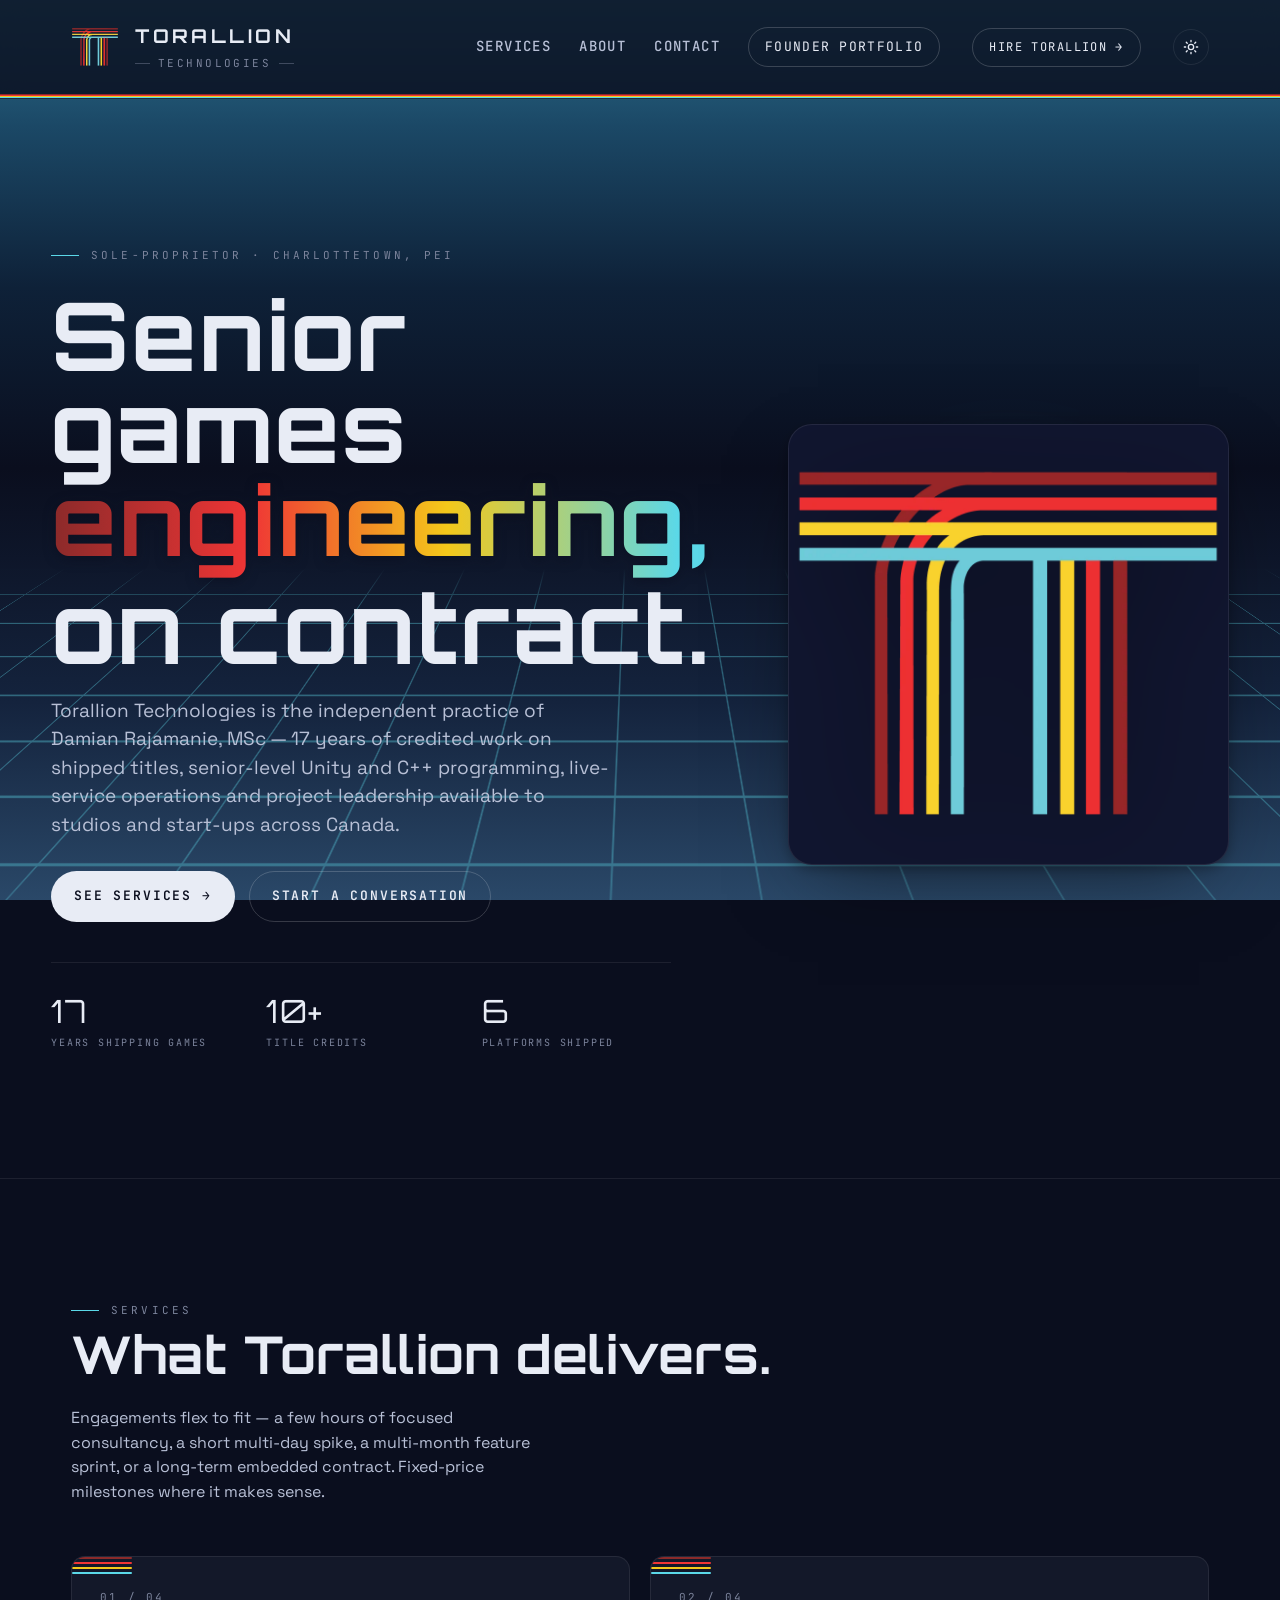
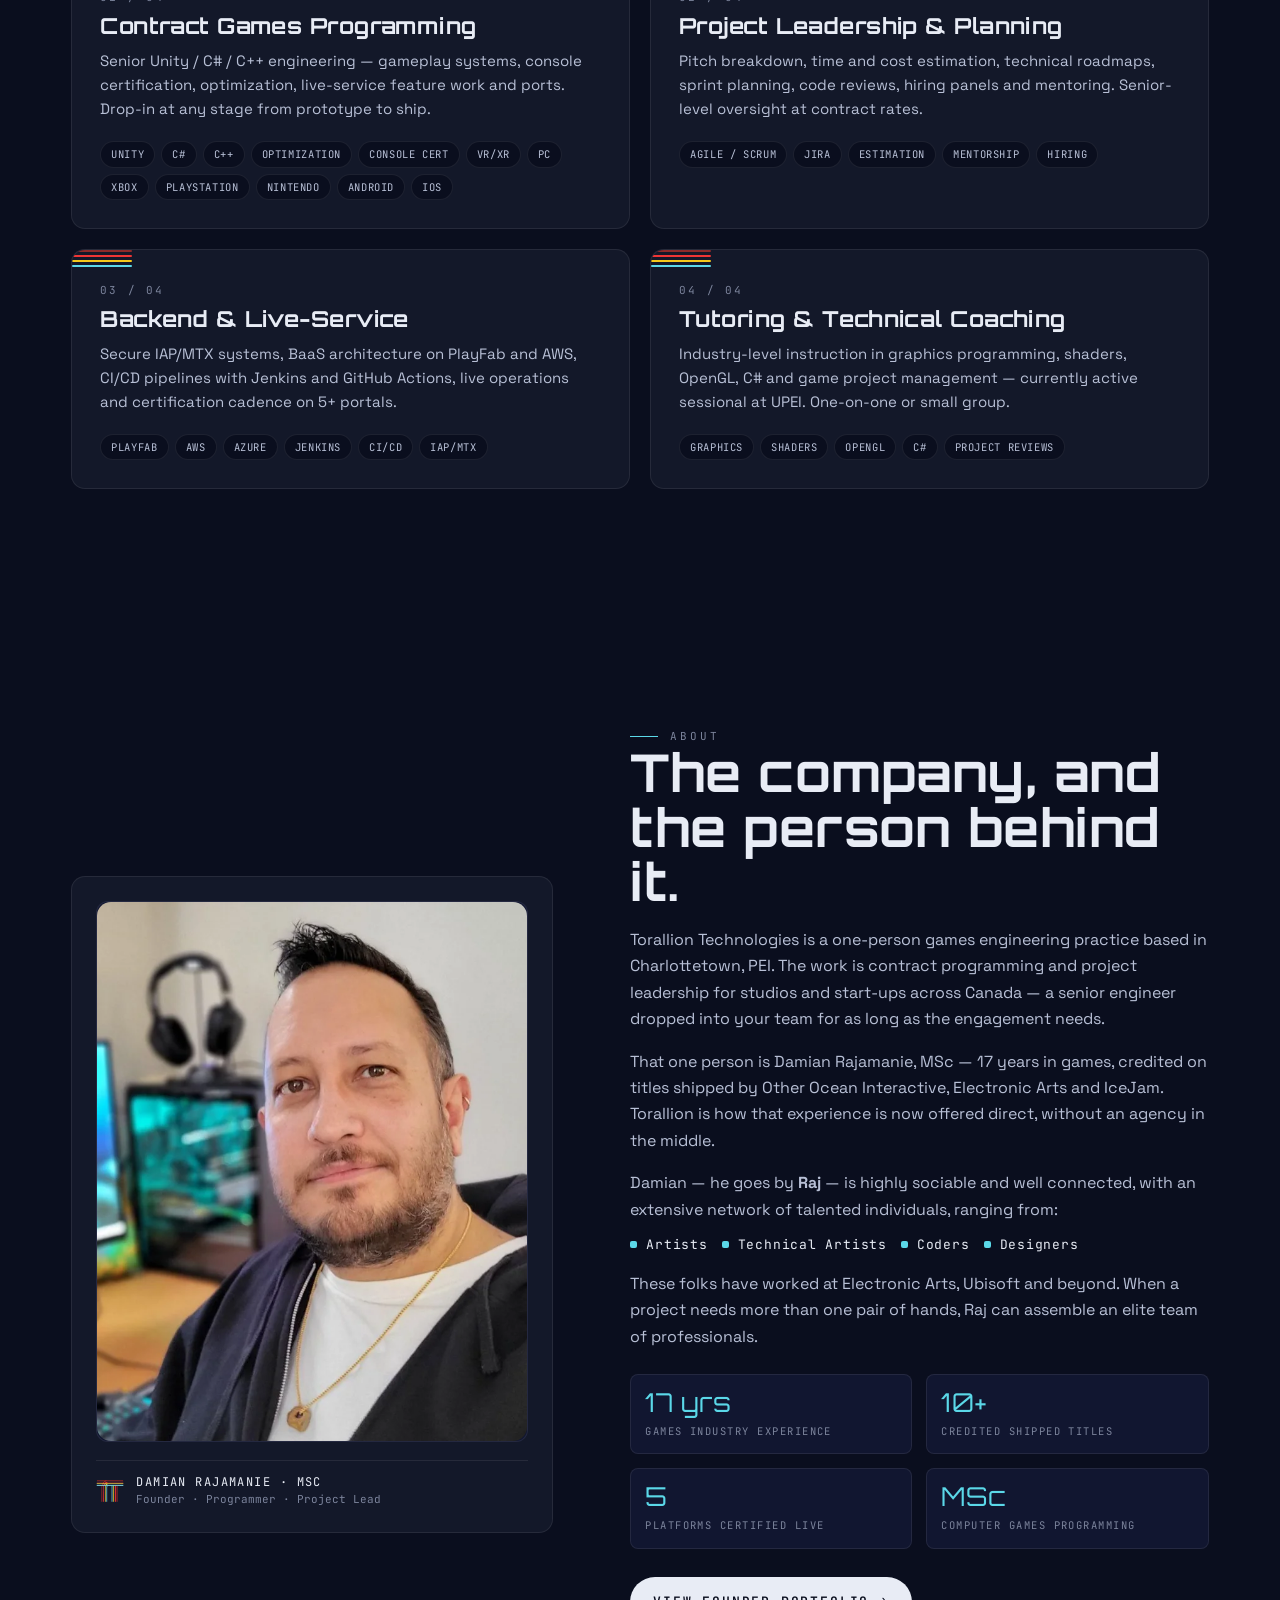
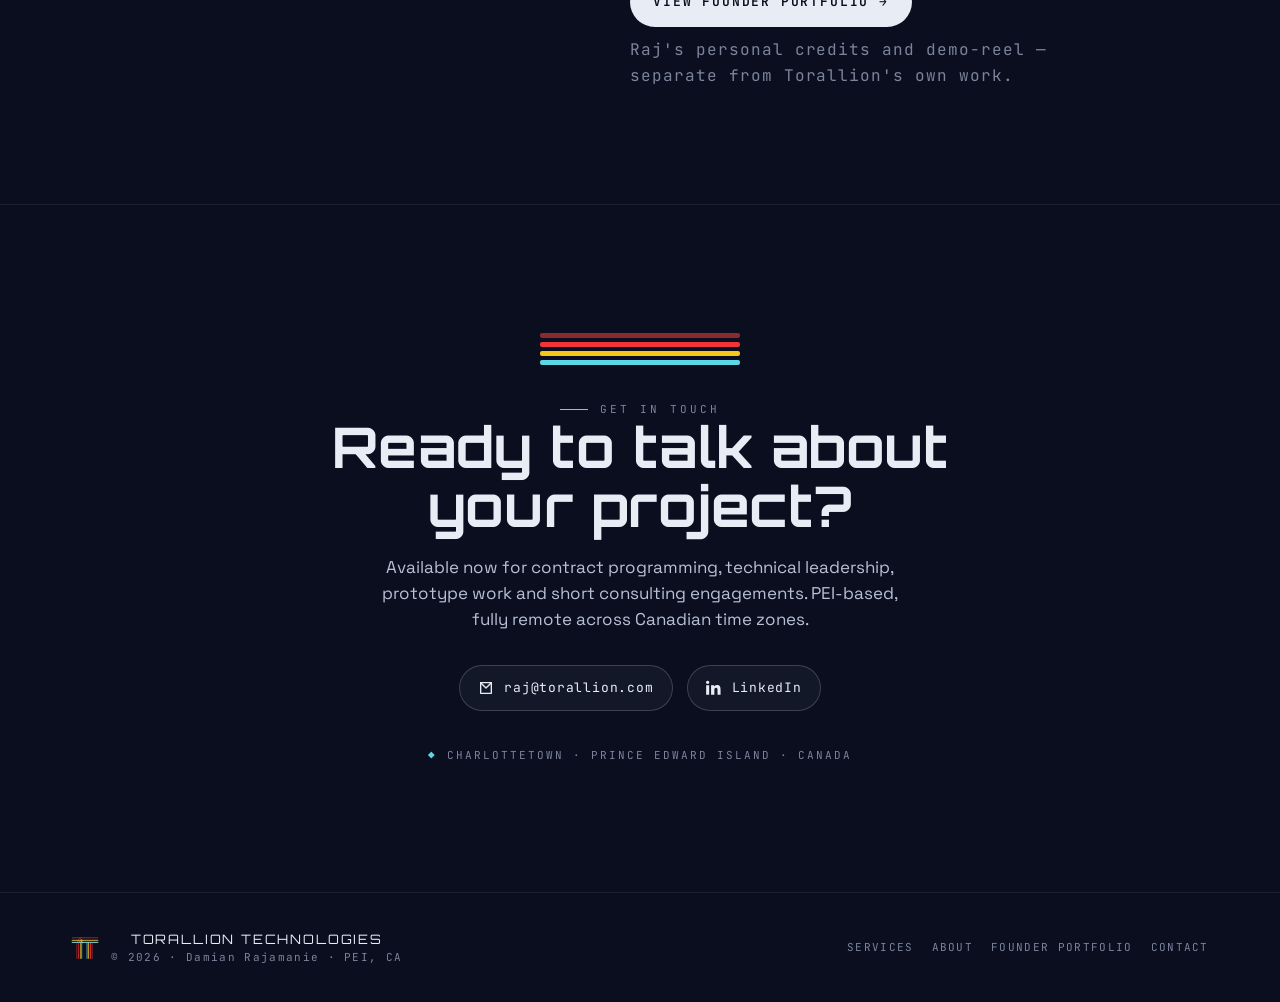
==== index.html @ 750bc110 "Fixed up some sizing issues" ====
<!DOCTYPE html>
<html lang="en" data-theme="dark">
<head>
  <meta charset="UTF-8" />
  <meta name="viewport" content="width=device-width, initial-scale=1.0" />
  <title>Torallion Technologies — Senior Games Engineering, On Contract</title>
  <meta name="description" content="Torallion Technologies is the independent practice of Damian Rajamanie, MSc — 17 years of shipped titles, senior Unity &amp; C++ programming, live-service operations and project leadership available to studios and start-ups across Canada." />
  <link rel="icon" type="image/png" href="assets/torallion-T.png" />

  <link rel="preconnect" href="https://fonts.googleapis.com" />
  <link rel="preconnect" href="https://fonts.gstatic.com" crossorigin />
  <link href="https://fonts.googleapis.com/css2?family=Orbitron:wght@500;600;700;800&family=Space+Grotesk:wght@400;500;600;700&family=JetBrains+Mono:wght@400;500;600&display=swap" rel="stylesheet" />

  <link rel="stylesheet" href="styles.css" />
  <style>
    /* clip at the html level so pinch-zoom-out never reveals content wider than the viewport.
       overflow-x:clip (unlike hidden) does NOT create a scroll container, so position:sticky still works. */
    html { overflow-x: clip; }
    /* belt-and-suspenders: force the sticky nav to always span the full layout width */
    .nav { width: 100%; }
    /* On phones narrower than ~460 px (e.g. S23 at DPR 3×, logical width 360 px) the nav flex row
       — brand + gap + theme-btn + gap + menu-btn — can overflow the viewport.
       Tighten gap and padding so all three items fit without overflowing. */
    @media (max-width: 460px) {
      .nav__inner { gap: 8px; padding-left: 14px; padding-right: 14px; }
    }
    /* Force the CSS grid to centre hero art on mobile (margin:auto alone is unreliable on grid items) */
    @media (max-width: 900px) { .hero__art { justify-self: center; } }
    /* When "TORALLION TECHNOLOGIES" wraps to two lines, centre both lines so the shorter word
       doesn't hang left — harmless when on one line (container = text width, centering = no-op) */
    .footer__brand > div { text-align: center; }
    /* Prevent "Founder Portfolio" from line-breaking mid-phrase inside its link */
    .footer__link { white-space: nowrap; }
    /* On narrower viewports centre both the brand block and the nav links */
    @media (max-width: 760px) {
      .footer { align-items: center; }
      .footer__nav { flex-wrap: wrap; justify-content: center; width: 100%; }
    }
  </style>
  <script src="script.js" defer></script>
</head>
<body data-theme="dark" data-scanlines="off" data-grid="on" data-page="home">

  <!-- Synthwave grid -->
  <div class="site-grid" aria-hidden="true">
    <div class="site-grid__sun"></div>
    <div class="site-grid__floor"></div>
    <div class="site-grid__fade"></div>
  </div>

  <!-- Nav -->
  <nav class="nav">
    <div class="nav__inner">
      <a href="#top" class="nav__brand">
        <span class="nav__brand-mark">
          <span class="logo-mark" style="width:48px;height:48px;border-radius:8px">
            <img src="assets/logo-mark.webp" alt="Torallion Technologies" width="48" height="48" style="width:100%;height:100%;object-fit:cover;border-radius:8px" />
          </span>
        </span>
        <span class="nav__brand-words">
          <span class="nav__brand-text">TORALLION</span>
          <span class="nav__brand-sub">Technologies</span>
        </span>
      </a>
      <div class="nav__links">
        <a href="#services" class="nav__link">Services</a>
        <a href="#about" class="nav__link">About</a>
        <a href="#contact" class="nav__link">Contact</a>
        <a href="founder-portfolio.html" class="nav__portfolio">Founder Portfolio</a>
      </div>
      <a href="mailto:raj@torallion.com" class="nav__cta">
        Hire Torallion <span aria-hidden="true">→</span>
      </a>
      <button class="nav__theme" aria-label="Toggle theme" title="Switch to light">
        <svg width="16" height="16" viewBox="0 0 24 24" fill="none" stroke="currentColor" stroke-width="2" stroke-linecap="round" stroke-linejoin="round"><circle cx="12" cy="12" r="4"/><path d="M12 2v2M12 20v2M4.93 4.93l1.41 1.41M17.66 17.66l1.41 1.41M2 12h2M20 12h2M4.93 19.07l1.41-1.41M17.66 6.34l1.41-1.41"/></svg>
      </button>
      <button class="nav__menu-btn" aria-label="Menu">☰</button>
    </div>
    <div class="nav__bands" aria-hidden="true">
      <div style="background:var(--brand-brick)"></div>
      <div style="background:var(--brand-red)"></div>
      <div style="background:var(--brand-yellow)"></div>
      <div style="background:var(--brand-cyan)"></div>
    </div>
  </nav>

  <!-- Hero -->
  <header class="hero" id="top">
    <div class="hero__inner">
      <div>
        <div class="hero__eyebrow eyebrow">Sole-Proprietor · Charlottetown, PEI</div>
        <h1 class="hero__title">
          <span class="hero__title-row">Senior games</span>
          <span class="hero__title-row hero__title-accent">engineering,</span>
          <span class="hero__title-row">on contract.</span>
        </h1>
        <p class="hero__sub">
          Torallion Technologies is the independent practice of Damian Rajamanie, MSc — 17 years of
          credited work on shipped titles, senior-level Unity and C++ programming, live-service operations
          and project leadership available to studios and start-ups across Canada.
        </p>
        <div class="hero__ctas">
          <a href="#services" class="btn btn--primary">
            See services <span class="btn__arrow">→</span>
          </a>
          <a href="#contact" class="btn btn--ghost">
            Start a conversation
          </a>
        </div>
        <div class="hero__stats">
          <div class="stat">
            <div class="stat__value">17</div>
            <div class="stat__label">Years shipping games</div>
          </div>
          <div class="stat">
            <div class="stat__value">10+</div>
            <div class="stat__label">Title credits</div>
          </div>
          <div class="stat">
            <div class="stat__value">6</div>
            <div class="stat__label">Platforms shipped</div>
          </div>
        </div>
      </div>
      <div class="hero__art">
        <div class="hero__t-bg"></div>
        <div class="hero__t hero__t--image">
          <img src="assets/hero-home.webp" alt="Damian Rajamanie" style="width:100%;height:100%;object-fit:cover;border-radius:24px" />
        </div>
      </div>
    </div>
  </header>

  <!-- Services -->
  <section class="section" id="services">
    <div class="section-title-row">
      <div>
        <div class="eyebrow">Services</div>
        <h2>What Torallion delivers.</h2>
      </div>
      <p>
        Engagements flex to fit — a few hours of focused consultancy, a short multi-day
        spike, a multi-month feature sprint, or a long-term embedded contract. Fixed-price
        milestones where it makes sense.
      </p>
    </div>
    <div class="services">

      <article class="card service">
        <div class="card__corner" aria-hidden="true">
          <span style="background:var(--brand-brick)"></span>
          <span style="background:var(--brand-red)"></span>
          <span style="background:var(--brand-yellow)"></span>
          <span style="background:var(--brand-cyan)"></span>
        </div>
        <div class="service__num">01 / 04</div>
        <h3 class="service__title">Contract Games Programming</h3>
        <p class="service__desc">Senior Unity / C# / C++ engineering — gameplay systems, console certification, optimization, live-service feature work and ports. Drop-in at any stage from prototype to ship.</p>
        <div class="service__tags">
          <span class="tag">Unity</span><span class="tag">C#</span><span class="tag">C++</span><span class="tag">Optimization</span><span class="tag">Console Cert</span><span class="tag">VR/XR</span><span class="tag">PC</span><span class="tag">Xbox</span><span class="tag">PlayStation</span><span class="tag">Nintendo</span><span class="tag">Android</span><span class="tag">iOS</span>
        </div>
      </article>

      <article class="card service">
        <div class="card__corner" aria-hidden="true">
          <span style="background:var(--brand-brick)"></span>
          <span style="background:var(--brand-red)"></span>
          <span style="background:var(--brand-yellow)"></span>
          <span style="background:var(--brand-cyan)"></span>
        </div>
        <div class="service__num">02 / 04</div>
        <h3 class="service__title">Project Leadership &amp; Planning</h3>
        <p class="service__desc">Pitch breakdown, time and cost estimation, technical roadmaps, sprint planning, code reviews, hiring panels and mentoring. Senior-level oversight at contract rates.</p>
        <div class="service__tags">
          <span class="tag">Agile / Scrum</span><span class="tag">Jira</span><span class="tag">Estimation</span><span class="tag">Mentorship</span><span class="tag">Hiring</span>
        </div>
      </article>

      <article class="card service">
        <div class="card__corner" aria-hidden="true">
          <span style="background:var(--brand-brick)"></span>
          <span style="background:var(--brand-red)"></span>
          <span style="background:var(--brand-yellow)"></span>
          <span style="background:var(--brand-cyan)"></span>
        </div>
        <div class="service__num">03 / 04</div>
        <h3 class="service__title">Backend &amp; Live-Service</h3>
        <p class="service__desc">Secure IAP/MTX systems, BaaS architecture on PlayFab and AWS, CI/CD pipelines with Jenkins and GitHub Actions, live operations and certification cadence on 5+ portals.</p>
        <div class="service__tags">
          <span class="tag">PlayFab</span><span class="tag">AWS</span><span class="tag">Azure</span><span class="tag">Jenkins</span><span class="tag">CI/CD</span><span class="tag">IAP/MTX</span>
        </div>
      </article>

      <article class="card service">
        <div class="card__corner" aria-hidden="true">
          <span style="background:var(--brand-brick)"></span>
          <span style="background:var(--brand-red)"></span>
          <span style="background:var(--brand-yellow)"></span>
          <span style="background:var(--brand-cyan)"></span>
        </div>
        <div class="service__num">04 / 04</div>
        <h3 class="service__title">Tutoring &amp; Technical Coaching</h3>
        <p class="service__desc">Industry-level instruction in graphics programming, shaders, OpenGL, C# and game project management — currently active sessional at UPEI. One-on-one or small group.</p>
        <div class="service__tags">
          <span class="tag">Graphics</span><span class="tag">Shaders</span><span class="tag">OpenGL</span><span class="tag">C#</span><span class="tag">Project Reviews</span>
        </div>
      </article>

    </div>
  </section>

  <!-- About -->
  <section class="section" id="about">
    <div class="about">
      <div class="about__panel">
        <div class="about__portrait">
          <img src="assets/founder-portrait.webp" alt="Damian Rajamanie" style="width:100%;height:100%;object-fit:cover;border-radius:14px" />
        </div>
        <div class="about__sig">
          <span class="logo-mark" style="width:28px;height:28px;border-radius:6px">
            <img src="assets/logo-mark.webp" alt="Torallion Technologies" width="28" height="28" style="width:100%;height:100%;object-fit:cover;border-radius:6px" />
          </span>
          <div>
            <div class="about__sig-name">Damian Rajamanie · MSc</div>
            <div class="about__sig-role">Founder · Programmer · Project Lead</div>
          </div>
        </div>
      </div>
      <div class="about__copy">
        <div class="eyebrow">About</div>
        <h2>The company, and the person behind it.</h2>
        <p>
          Torallion Technologies is a one-person games engineering practice based in
          Charlottetown, PEI. The work is contract programming and project leadership for studios
          and start-ups across Canada — a senior engineer dropped into your team for as long
          as the engagement needs.
        </p>
        <p>
          That one person is Damian Rajamanie, MSc — 17 years in games, credited on titles
          shipped by Other Ocean Interactive, Electronic Arts and IceJam. Torallion is how that
          experience is now offered direct, without an agency in the middle.
        </p>
        <p class="about__network-lead">
          Damian — he goes by <strong>Raj</strong> — is highly sociable and well connected, with an
          extensive network of talented individuals, ranging from:
        </p>
        <ul class="about__network-list">
          <li>Artists</li>
          <li>Technical Artists</li>
          <li>Coders</li>
          <li>Designers</li>
        </ul>
        <p>
          These folks have worked at Electronic Arts, Ubisoft and beyond. When a project needs
          more than one pair of hands, Raj can assemble an elite team of professionals.
        </p>
        <div class="about__highlights">
          <div class="about__highlight">
            <div class="about__highlight-num">17 yrs</div>
            <div class="about__highlight-label">Games industry experience</div>
          </div>
          <div class="about__highlight">
            <div class="about__highlight-num">10+</div>
            <div class="about__highlight-label">Credited shipped titles</div>
          </div>
          <div class="about__highlight">
            <div class="about__highlight-num">5</div>
            <div class="about__highlight-label">Platforms certified live</div>
          </div>
          <div class="about__highlight">
            <div class="about__highlight-num">MSc</div>
            <div class="about__highlight-label">Computer Games Programming</div>
          </div>
        </div>
        <a class="btn btn--primary about__portfolio-btn" href="founder-portfolio.html">
          View Founder Portfolio <span class="btn__arrow">→</span>
        </a>
        <p class="about__portfolio-note">
          Raj's personal credits and demo-reel — separate from Torallion's own work.
        </p>
      </div>
    </div>
  </section>

  <!-- Contact -->
  <section class="contact" id="contact">
    <div class="contact__inner">
      <div class="contact__lines">
        <div class="line-stack line-stack--bold">
          <div class="line-stack__line line-stack__line--brick"></div>
          <div class="line-stack__line line-stack__line--red"></div>
          <div class="line-stack__line line-stack__line--yellow"></div>
          <div class="line-stack__line line-stack__line--cyan"></div>
        </div>
      </div>
      <div class="eyebrow" style="justify-content:center;display:inline-flex">Get in touch</div>
      <h2 class="contact__title">Ready to talk about your project?</h2>
      <p class="contact__sub">
        Available now for contract programming, technical leadership, prototype work and short consulting
        engagements. PEI-based, fully remote across Canadian time zones.
      </p>
      <div class="contact__methods">
        <a class="contact__method" href="mailto:raj@torallion.com">
          <svg viewBox="0 0 24 24" fill="none" stroke="currentColor" stroke-width="2" stroke-linecap="round" stroke-linejoin="round"><path d="M4 4h16v16H4z"/><path d="M4 4l8 8 8-8"/></svg>
          raj@torallion.com
        </a>
        <a class="contact__method" href="https://www.linkedin.com/in/damian-rajamanie" target="_blank" rel="noopener noreferrer">
          <svg viewBox="0 0 24 24" fill="currentColor"><path d="M4.98 3.5C4.98 4.88 3.87 6 2.5 6S0 4.88 0 3.5 1.12 1 2.5 1 4.98 2.12 4.98 3.5zM.22 8h4.56v14H.22V8zm7.4 0h4.37v1.92h.06c.61-1.15 2.1-2.36 4.32-2.36 4.62 0 5.47 3.04 5.47 7v7.44h-4.56v-6.6c0-1.57-.03-3.6-2.2-3.6-2.2 0-2.53 1.72-2.53 3.49V22H7.62V8z"/></svg>
          LinkedIn
        </a>
      </div>
      <div class="contact__location">Charlottetown · Prince Edward Island · Canada</div>
    </div>
  </section>

  <!-- Footer -->
  <footer class="footer">
    <div class="footer__brand">
      <span class="logo-mark" style="width:28px;height:28px;border-radius:6px">
        <img src="assets/logo-mark.webp" alt="Torallion Technologies" width="28" height="28" style="width:100%;height:100%;object-fit:cover;border-radius:6px" />
      </span>
      <div>
        <div style="font-family:var(--font-display);font-size:13px;letter-spacing:0.14em">TORALLION TECHNOLOGIES</div>
        <div class="footer__copy">© 2026 · Damian Rajamanie · PEI, CA</div>
      </div>
    </div>
    <nav class="footer__nav" aria-label="Footer navigation">
      <a class="footer__link" href="index.html#services">Services</a>
      <a class="footer__link" href="index.html#about">About</a>
      <a class="footer__link" href="founder-portfolio.html">Founder Portfolio</a>
      <a class="footer__link" href="index.html#contact">Contact</a>
    </nav>
  </footer>

</body>
</html>
---- styles.css ----
/* =========================================================
   Torallion Technologies — site styles
   Dark is canonical; light is a re-theme via [data-theme="light"]
   ========================================================= */

:root {
  /* Brand line colors (from the 80s logo) */
  --brand-brick: #8B2A2A;
  --brand-red:   #EF3535;
  --brand-yellow:#F4C81A;
  --brand-cyan:  #5BD8E8;

  /* Type */
  --font-display: "Orbitron", "Audiowide", system-ui, sans-serif;
  --font-body:    "Space Grotesk", "Inter", system-ui, sans-serif;
  --font-mono:    "JetBrains Mono", ui-monospace, "SF Mono", Menlo, monospace;

  /* Layout */
  --maxw: 1240px;
  --pad: clamp(20px, 4vw, 56px);
  --radius: 14px;
  --radius-sm: 8px;

  /* Theme: dark (default) */
  --bg:           #0A0E1E;
  --bg-elev:     #111630;
  --bg-elev-2:   #161C38;
  --panel:        #131829;
  --panel-2:      #1A2140;
  --border:       rgba(255,255,255,0.08);
  --border-strong:rgba(255,255,255,0.18);
  --text:         #E8ECF5;
  --text-soft:    #B8C0D6;
  --muted:        #7C849C;
  --accent:       var(--brand-cyan);

  --grid-line:    rgba(91,216,232,0.08);
  --scanline:     rgba(255,255,255,0.025);
  --shadow-lg:    0 30px 80px -30px rgba(0,0,0,0.55), 0 4px 12px rgba(0,0,0,0.25);
  --shadow-sm:    0 6px 18px -8px rgba(0,0,0,0.5);
}

[data-theme="light"] {
  --bg:           #F2EFE6;
  --bg-elev:      #ECE7D7;
  --bg-elev-2:    #E5DFCA;
  --panel:        #FFFFFF;
  --panel-2:      #FAF7EE;
  --border:       rgba(20,24,40,0.08);
  --border-strong:rgba(20,24,40,0.20);
  --text:         #14182B;
  --text-soft:    #2B3148;
  --muted:        #6A7186;
  --accent:       #156B7A; /* darker cyan for contrast on cream */

  --grid-line:    rgba(20,24,40,0.06);
  --scanline:     rgba(0,0,0,0.02);
  --shadow-lg:    0 30px 80px -30px rgba(20,24,40,0.18), 0 4px 12px rgba(20,24,40,0.06);
  --shadow-sm:    0 6px 18px -8px rgba(20,24,40,0.15);
}

* { box-sizing: border-box; }

html, body { margin: 0; padding: 0; }

/* Smooth-scroll for anchor links; offset targets below the sticky nav */
html { scroll-behavior: smooth; }
:where(section[id], [id]) { scroll-margin-top: 110px; }

/* ---------- Scroll-reveal ---------- */
.reveal {
  opacity: 0;
  transform: translateY(36px);
  transition: opacity 3.5s cubic-bezier(.2,.7,.2,1), transform 3.5s cubic-bezier(.2,.7,.2,1);
  will-change: opacity, transform;
}
.reveal.is-visible {
  opacity: 1;
  transform: none;
}
@media (prefers-reduced-motion: reduce) {
  html { scroll-behavior: auto; }
  .reveal { opacity: 1; transform: none; transition: none; }
}

body {
  background: var(--bg);
  color: var(--text);
  font-family: var(--font-body);
  font-size: 16px;
  line-height: 1.55;
  -webkit-font-smoothing: antialiased;
  overflow-x: hidden;
  transition: background-color .35s ease, color .35s ease;
}

a { color: inherit; }

img { max-width: 100%; display: block; }

::selection { background: var(--brand-cyan); color: #0A0E1E; }

/* ---------- Optional CRT scanlines ---------- */
body[data-scanlines="on"]::before {
  content: "";
  position: fixed; inset: 0;
  background-image: repeating-linear-gradient(
    to bottom,
    transparent 0px,
    transparent 2px,
    var(--scanline) 2px,
    var(--scanline) 3px
  );
  pointer-events: none;
  z-index: 9998;
  mix-blend-mode: overlay;
}

/* ---------- Nav ---------- */
.nav {
  position: sticky;
  top: 0;
  z-index: 100;
  backdrop-filter: blur(12px);
  -webkit-backdrop-filter: blur(12px);
  background: color-mix(in oklab, var(--bg) 82%, transparent);
  border-bottom: 1px solid var(--border);
}
.nav__bands {
  display: flex;
  flex-direction: column;
  height: 4px;
  width: 100%;
}
.nav__bands > div { flex: 1; }
.nav__inner {
  max-width: var(--maxw);
  margin: 0 auto;
  padding: 22px var(--pad);
  display: flex;
  align-items: center;
  gap: 32px;
}
.nav__brand {
  display: flex; align-items: center; gap: 16px;
  text-decoration: none;
  color: var(--text);
}
.nav__brand-mark {
  width: 48px; height: 48px;
  display: grid; place-items: center;
}
.nav__brand-words {
  display: inline-flex;
  flex-direction: column;
  align-items: stretch;
}
.nav__brand-text {
  font-family: var(--font-display);
  font-weight: 700;
  font-size: 19px;
  letter-spacing: 0.18em;
  text-align: center;
}
.nav__brand-sub {
  font-family: var(--font-mono);
  font-size: 11px;
  color: var(--muted);
  letter-spacing: 0.22em;
  text-transform: uppercase;
  margin-top: 4px;
  /* Centered, with a thin rule on each side */
  display: flex;
  align-items: center;
  justify-content: center;
  gap: 8px;
  white-space: nowrap;
}
.nav__brand-sub::before,
.nav__brand-sub::after {
  content: "";
  flex: 1 1 auto;
  height: 1px;
  background: currentColor;
  opacity: 0.45;
}
.nav__links {
  display: flex;
  gap: 28px;
  margin-left: auto;
  align-items: center;
}
.nav__link {
  text-decoration: none;
  font-size: 14px;
  letter-spacing: 0.10em;
  text-transform: uppercase;
  color: var(--text-soft);
  font-weight: 500;
  font-family: var(--font-mono);
  position: relative;
  padding: 8px 0;
  transition: color .2s;
}
.nav__current {
  font-family: var(--font-mono);
  font-size: 12px;
  letter-spacing: 0.16em;
  text-transform: uppercase;
  color: var(--accent);
  padding: 6px 10px;
  border: 1px solid var(--accent);
  border-radius: 999px;
  opacity: .85;
}
.nav__portfolio {
  font-family: var(--font-mono);
  font-size: 13px;
  letter-spacing: 0.10em;
  text-transform: uppercase;
  text-decoration: none;
  color: var(--text);
  padding: 9px 16px;
  border: 1px solid var(--border-strong);
  border-radius: 999px;
  transition: all .2s;
  white-space: nowrap;
}
.nav__portfolio:hover { background: var(--bg-elev); border-color: var(--text); }
.nav__portfolio--active {
  color: var(--accent);
  border-color: var(--accent);
}
.nav__link:hover { color: var(--text); }
.nav__link::after {
  content: "";
  position: absolute; left: 0; right: 0; bottom: -2px;
  height: 2px;
  background: var(--brand-cyan);
  transform: scaleX(0);
  transform-origin: left;
  transition: transform .3s cubic-bezier(.2,.8,.2,1);
}
.nav__link:hover::after { transform: scaleX(1); }

.nav__cta {
  display: inline-flex; align-items: center; gap: 8px;
  padding: 9px 16px;
  border: 1px solid var(--border-strong);
  border-radius: 999px;
  font-family: var(--font-mono);
  font-size: 12px;
  letter-spacing: 0.12em;
  text-transform: uppercase;
  text-decoration: none;
  color: var(--text);
  background: transparent;
  transition: all .2s;
  cursor: pointer;
}
.nav__cta:hover { background: var(--text); color: var(--bg); border-color: var(--text); }

.nav__theme {
  width: 36px; height: 36px;
  display: grid; place-items: center;
  border-radius: 999px;
  border: 1px solid var(--border);
  background: transparent;
  color: var(--text);
  cursor: pointer;
  transition: all .2s;
}
.nav__theme:hover { border-color: var(--border-strong); background: var(--bg-elev); }

.nav__menu-btn {
  display: none;
  background: none; border: 1px solid var(--border);
  color: var(--text);
  border-radius: 8px;
  padding: 8px 10px;
  cursor: pointer;
}

@media (max-width: 1080px) {
  .nav__links { display: none; }
  .nav__cta { display: none; }
  .nav__menu-btn { display: block; margin-left: auto; }
  .nav.open .nav__links {
    display: flex;
    position: absolute;
    top: 100%; left: 0; right: 0;
    flex-direction: column;
    background: var(--bg);
    border-bottom: 1px solid var(--border);
    padding: 16px var(--pad) 24px;
    gap: 18px;
  }
  .nav.open .nav__cta { display: inline-flex; align-self: flex-start; }
}

/* ---------- Layout ---------- */
.section {
  max-width: var(--maxw);
  margin: 0 auto;
  padding: clamp(64px, 9vw, 120px) var(--pad);
}
.section--tight { padding-top: clamp(32px, 5vw, 56px); padding-bottom: clamp(32px, 5vw, 56px); }

.eyebrow {
  font-family: var(--font-mono);
  font-size: 11px;
  letter-spacing: 0.28em;
  text-transform: uppercase;
  color: var(--muted);
  display: inline-flex;
  align-items: center;
  gap: 12px;
}
.eyebrow::before {
  content: "";
  width: 28px; height: 1px;
  background: var(--brand-cyan);
}

h1, h2, h3, h4 {
  font-family: var(--font-display);
  font-weight: 700;
  letter-spacing: -0.01em;
  line-height: 1.05;
  margin: 0 0 0.4em;
}

h1 { font-size: clamp(40px, 6.5vw, 86px); letter-spacing: 0.02em; }
h2 { font-size: clamp(30px, 4.2vw, 52px); letter-spacing: 0.01em; }
h3 { font-size: clamp(20px, 2vw, 24px); letter-spacing: 0.02em; }
h4 { font-size: 15px; letter-spacing: 0.06em; text-transform: uppercase; font-family: var(--font-mono); font-weight: 600; }

p { margin: 0 0 1em; color: var(--text-soft); }

.section-head {
  display: grid;
  grid-template-columns: 1fr 1fr;
  gap: 48px;
  align-items: end;
  margin-bottom: clamp(40px, 5vw, 64px);
}
.section-head__lead { max-width: 520px; }
.section-head p { font-size: 17px; color: var(--text-soft); margin: 16px 0 0; }

@media (max-width: 720px) {
  .section-head { grid-template-columns: 1fr; gap: 16px; }
}

/* ---------- Retro line stack motif ---------- */
.line-stack {
  display: flex;
  flex-direction: column;
  gap: 4px;
  width: 100%;
}
.line-stack__line {
  height: 3px;
  border-radius: 2px;
}
.line-stack__line--brick { background: var(--brand-brick); }
.line-stack__line--red    { background: var(--brand-red); }
.line-stack__line--yellow { background: var(--brand-yellow); }
.line-stack__line--cyan   { background: var(--brand-cyan); }

.line-stack--thin .line-stack__line { height: 2px; }
.line-stack--bold .line-stack__line { height: 5px; }

/* ---------- HERO ---------- */
.hero {
  position: relative;
  min-height: 88vh;
  padding: clamp(80px, 12vw, 140px) var(--pad) clamp(80px, 10vw, 140px);
  overflow: hidden;
  display: flex;
  align-items: center;
  border-bottom: 1px solid var(--border);
}
.hero__inner {
  position: relative;
  z-index: 3;
  max-width: var(--maxw);
  margin: 0 auto;
  width: 100%;
  display: grid;
  grid-template-columns: 1.3fr 1fr;
  gap: clamp(40px, 6vw, 96px);
  align-items: center;
}
@media (max-width: 900px) {
  .hero__inner { grid-template-columns: 1fr; }
  .hero__art { order: -1; max-width: 320px; margin-left: auto; margin-right: auto; }
}

.hero__eyebrow {
  margin-bottom: 24px;
}

.hero__title {
  font-size: clamp(44px, 7.4vw, 96px);
  line-height: 0.98;
  margin-bottom: 22px;
  letter-spacing: 0.02em;
}
.hero__title-row {
  display: block;
}
.hero__title-accent {
  /* Hug the text so the gradient box always equals the word width —
     full red→cyan span renders across "engineering," at every width. */
  width: -moz-fit-content;
  width: fit-content;
  background: linear-gradient(90deg, var(--brand-brick), var(--brand-red) 30%, var(--brand-yellow) 60%, var(--brand-cyan) 95%);
  -webkit-background-clip: text;
  background-clip: text;
  -webkit-text-fill-color: transparent;
  color: transparent;
  /* Extend the background painting box below the baseline so the gradient
     covers glyph descenders (e.g. the "g" in "engineering") instead of
     clipping them. */
  padding-bottom: 0.16em;
  /* Soft drop shadow for a little depth/definition against the bg
     (single offset, no outline — renders the same in light + dark). */
  filter: drop-shadow(0 3px 6px rgba(10, 14, 30, 0.6));
}

/* On the light/cream theme the yellow\u2013cyan middle of the gradient washes
   out. Keep the colour but give the glyphs an arcade-style dark outline
   (fits the C64 vibe) so they stay crisp on the pale background.
   text-shadow renders from the glyph shape even though the fill is
   transparent, so the outline sits cleanly behind the gradient. */
[data-theme="light"] .hero__title-accent {
  background: linear-gradient(90deg, var(--brand-brick), var(--brand-red) 30%, var(--brand-yellow) 60%, var(--brand-cyan) 95%);
  -webkit-background-clip: text;
  background-clip: text;
}

.hero__sub {
  font-size: clamp(16px, 1.7vw, 19px);
  line-height: 1.5;
  max-width: 560px;
  color: var(--text-soft);
  margin-bottom: 32px;
}

.hero__ctas {
  display: flex;
  gap: 14px;
  flex-wrap: wrap;
  margin-bottom: 40px;
}

.btn {
  display: inline-flex; align-items: center; gap: 10px;
  padding: 14px 22px;
  border-radius: 999px;
  font-family: var(--font-mono);
  font-size: 13px;
  letter-spacing: 0.14em;
  text-transform: uppercase;
  text-decoration: none;
  font-weight: 600;
  cursor: pointer;
  border: 1px solid transparent;
  transition: all .2s cubic-bezier(.2,.8,.2,1);
}
.btn--primary {
  background: var(--text);
  color: var(--bg);
}
.btn--primary:hover { transform: translateY(-2px); box-shadow: var(--shadow-sm); }
.btn--ghost {
  border-color: var(--border-strong);
  color: var(--text);
  background: transparent;
}
.btn--ghost:hover { background: var(--bg-elev); }

.btn__arrow { transition: transform .2s; }
.btn:hover .btn__arrow { transform: translateX(3px); }

.hero__stats {
  display: grid;
  grid-template-columns: repeat(3, 1fr);
  gap: clamp(16px, 2vw, 32px);
  padding-top: 32px;
  border-top: 1px solid var(--border);
  max-width: 620px;
}
.stat__value {
  font-family: var(--font-display);
  font-size: clamp(22px, 2.8vw, 32px);
  color: var(--text);
  letter-spacing: 0.02em;
  line-height: 1;
}
.stat__label {
  font-family: var(--font-mono);
  font-size: 10px;
  letter-spacing: 0.18em;
  text-transform: uppercase;
  color: var(--muted);
  margin-top: 8px;
}
@media (max-width: 600px) {
  .hero__stats { grid-template-columns: repeat(2, 1fr); }
}

/* ---------- Hero art (T mark) ---------- */
.hero__art {
  position: relative;
  width: 100%;
  aspect-ratio: 1;
  max-width: 460px;
  margin-left: auto;
}
.hero__t {
  position: absolute;
  inset: 8%;
  display: grid;
  place-items: center;
}
.hero__t img {
  width: 100%; height: 100%;
  object-fit: contain;
  filter: drop-shadow(0 20px 60px rgba(0,0,0,.4));
  animation: subtleFloat 8s ease-in-out infinite;
}
[data-theme="light"] .hero__t img {
  /* The provided T is on dark — re-color on light by mixing modes? Easier: keep on a tinted card */
}
.hero__t-bg {
  position: absolute;
  inset: 0;
  border-radius: 50%;
  background: radial-gradient(circle at 50% 45%,
    rgba(91,216,232,0.18) 0%,
    rgba(91,216,232,0.06) 40%,
    transparent 70%);
  filter: blur(20px);
  z-index: -1;
}

@keyframes subtleFloat {
  0%, 100% { transform: translateY(0); }
  50% { transform: translateY(-6px); }
}

/* In light mode, swap the dark logo for inverted on a tinted plate */
[data-theme="light"] .hero__t {
  background: #0A0E1E;
  border-radius: 24px;
  padding: 28px;
  box-shadow: var(--shadow-lg);
}

/* Image-slot variant: a square card the user fills with their own art.
   Fills the whole hero__art box edge-to-edge with rounded corners. */
.hero__t--image {
  inset: 0;
  border-radius: 24px;
  overflow: hidden;
  background: var(--bg-elev);
  border: 1px solid var(--border);
  box-shadow: var(--shadow-lg);
  animation: subtleFloat 8s ease-in-out infinite;
}
[data-theme="light"] .hero__t--image {
  background: var(--bg-elev);
  padding: 0;
}
.hero__t--image image-slot {
  position: absolute;
  inset: 0;
  width: 100%;
  height: 100%;
}

/* ---------- Site-wide synthwave grid (fixed at viewport bottom) ---------- */
.site-grid {
  position: fixed;
  left: 0;
  right: 0;
  bottom: 0;
  height: 46vh;
  z-index: 0;
  pointer-events: none;
  overflow: hidden;
}
.site-grid__floor {
  position: absolute;
  left: -20%;
  right: -20%;
  bottom: -30%;
  height: 110%;
  background:
    repeating-linear-gradient(
      to right,
      var(--brand-cyan) 0,
      var(--brand-cyan) 1.5px,
      transparent 1.5px,
      transparent 80px
    ),
    repeating-linear-gradient(
      to bottom,
      var(--brand-cyan) 0,
      var(--brand-cyan) 1.5px,
      transparent 1.5px,
      transparent 50px
    );
  transform: perspective(700px) rotateX(62deg);
  transform-origin: center top;
  opacity: 0.32;
  mask-image: linear-gradient(to bottom, transparent 0%, #000 18%, #000 75%, transparent 100%);
  -webkit-mask-image: linear-gradient(to bottom, transparent 0%, #000 18%, #000 75%, transparent 100%);
}
[data-theme="light"] .site-grid__floor {
  opacity: 0.22;
}
.site-grid__sun { display: none; }
.site-grid__fade {
  position: absolute;
  inset: 0;
  background: linear-gradient(to top, transparent 0%, var(--bg) 95%);
  pointer-events: none;
  opacity: 0;
}

body[data-grid="off"] .site-grid { display: none; }

/* All page content should sit above the fixed grid */
.hero, .section, .contact, .footer { position: relative; z-index: 1; }

/* The contact section sits flush against the grid — make it transparent
   so the grid shows through */
.contact { background: transparent !important; border-top: 1px solid var(--border); border-bottom: 1px solid var(--border); }

/* ---------- Section divider (the 4-line stack) ---------- */
.brand-divider {
  max-width: var(--maxw);
  margin: 0 auto;
  padding: 0 var(--pad);
}
.brand-divider .line-stack { max-width: 200px; }

/* ---------- Cards ---------- */
.card {
  position: relative;
  background: var(--panel);
  border: 1px solid var(--border);
  border-radius: var(--radius);
  padding: 28px;
  transition: transform .25s cubic-bezier(.2,.8,.2,1), border-color .25s, box-shadow .25s;
  overflow: hidden;
}
.card:hover {
  transform: translateY(-3px);
  border-color: var(--border-strong);
  box-shadow: var(--shadow-lg);
}
.card__corner {
  position: absolute;
  top: 0; left: 0;
  width: 60px;
  display: flex; flex-direction: column;
  gap: 3px;
  z-index: 2;
}
.card__corner > span {
  height: 2px;
  border-radius: 1px;
}

/* ---------- Services ---------- */
.services {
  display: grid;
  grid-template-columns: repeat(2, 1fr);
  gap: 20px;
}
@media (max-width: 720px) { .services { grid-template-columns: 1fr; } }

.service { padding: 32px 28px 28px; }
.service__num {
  font-family: var(--font-mono);
  font-size: 11px;
  letter-spacing: 0.2em;
  color: var(--muted);
  margin-bottom: 8px;
}
.service__title {
  font-family: var(--font-display);
  font-size: 22px;
  letter-spacing: 0.02em;
  margin: 0 0 12px;
}
.service__desc {
  color: var(--text-soft);
  font-size: 15px;
  line-height: 1.6;
  margin: 0 0 20px;
}
.service__tags {
  display: flex; flex-wrap: wrap; gap: 6px;
}
.tag {
  display: inline-flex;
  align-items: center;
  font-family: var(--font-mono);
  font-size: 10.5px;
  padding: 4px 10px;
  border: 1px solid var(--border);
  border-radius: 999px;
  color: var(--text-soft);
  letter-spacing: 0.06em;
  text-transform: uppercase;
  background: var(--bg);
}

/* ---------- Titles grid ---------- */
.titles {
  display: grid;
  grid-template-columns: repeat(3, 1fr);
  gap: 20px;
}
@media (max-width: 980px) { .titles { grid-template-columns: repeat(2, 1fr); } }
@media (max-width: 600px) { .titles { grid-template-columns: 1fr; } }

.title-card {
  padding: 0;
  display: flex;
  flex-direction: column;
}
.title-card__art {
  position: relative;
  aspect-ratio: 16/10;
  background: var(--bg-elev);
  overflow: hidden;
  border-bottom: 1px solid var(--border);
}
.title-card__art image-slot {
  position: absolute;
  inset: 0;
  width: 100%; height: 100%;
  display: block;
  z-index: 1;
}
/* Once an image is dropped the slot gains [data-filled] — hide the
   name/"drop key art" placeholder overlay so the artwork shows through. */
.title-card__art image-slot[data-filled] {
  z-index: 2;
}
.title-card__art image-slot[data-filled] ~ .title-card__placeholder {
  display: none;
}
.title-card__placeholder {
  position: absolute;
  inset: 0;
  display: flex;
  flex-direction: column;
  align-items: center;
  justify-content: center;
  padding: 20px;
  background:
    repeating-linear-gradient(
      135deg,
      transparent 0,
      transparent 18px,
      rgba(255,255,255,0.025) 18px,
      rgba(255,255,255,0.025) 19px
    ),
    linear-gradient(135deg, var(--bg-elev), var(--bg-elev-2));
  pointer-events: none;
}
[data-theme="light"] .title-card__placeholder {
  background:
    repeating-linear-gradient(
      135deg,
      transparent 0,
      transparent 18px,
      rgba(20,24,40,0.04) 18px,
      rgba(20,24,40,0.04) 19px
    ),
    linear-gradient(135deg, var(--bg-elev), var(--bg-elev-2));
}
.title-card__placeholder-name {
  font-family: var(--font-display);
  font-size: 18px;
  letter-spacing: 0.04em;
  text-align: center;
  color: var(--text);
  margin-bottom: 8px;
}
.title-card__placeholder-hint {
  font-family: var(--font-mono);
  font-size: 9.5px;
  letter-spacing: 0.18em;
  color: var(--muted);
  text-transform: uppercase;
}
.title-card__body {
  padding: 20px 22px 22px;
  display: flex;
  flex-direction: column;
  flex: 1;
}
.title-card__title-row {
  display: flex; align-items: baseline; justify-content: space-between;
  gap: 12px;
  margin-bottom: 6px;
}
.title-card__name {
  font-family: var(--font-display);
  font-size: 18px;
  letter-spacing: 0.02em;
  margin: 0;
}
.title-card__year {
  font-family: var(--font-mono);
  font-size: 11px;
  color: var(--muted);
  letter-spacing: 0.1em;
}
.title-card__studio {
  font-family: var(--font-mono);
  font-size: 11px;
  color: var(--muted);
  letter-spacing: 0.12em;
  text-transform: uppercase;
  margin-bottom: 14px;
}
.title-card__platforms {
  display: flex; flex-wrap: wrap; gap: 5px;
  margin-bottom: 16px;
}
.title-card__link {
  margin-top: auto;
  display: inline-flex; align-items: center; gap: 8px;
  font-family: var(--font-mono);
  font-size: 11px;
  letter-spacing: 0.14em;
  text-transform: uppercase;
  color: var(--accent);
  text-decoration: none;
  border-top: 1px solid var(--border);
  padding-top: 14px;
}
.title-card__link:hover { color: var(--text); }
.title-card__link--disabled {
  color: var(--muted);
  pointer-events: none;
}

/* ---------- Skills ---------- */
.skills {
  display: grid;
  grid-template-columns: repeat(2, 1fr);
  gap: 20px;
}
@media (max-width: 720px) { .skills { grid-template-columns: 1fr; } }

.skill-group {
  padding: 26px 28px;
}
.skill-group__head {
  display: flex; align-items: center; justify-content: space-between;
  margin-bottom: 18px;
  gap: 16px;
}
.skill-group__title {
  font-family: var(--font-display);
  font-size: 17px;
  letter-spacing: 0.06em;
  text-transform: uppercase;
  margin: 0;
}
.skill-group__num {
  font-family: var(--font-mono);
  color: var(--muted);
  font-size: 11px;
}
.skill-group__items {
  display: flex; flex-wrap: wrap; gap: 6px;
}
.skill-pill {
  font-family: var(--font-mono);
  font-size: 12px;
  padding: 6px 12px;
  border-radius: 6px;
  background: var(--bg-elev);
  color: var(--text);
  letter-spacing: 0.02em;
}

/* ---------- Experience / Timeline ---------- */
.timeline {
  position: relative;
  display: flex;
  flex-direction: column;
  gap: 6px;
}
.timeline::before {
  content: "";
  position: absolute;
  left: 110px;
  top: 8px;
  bottom: 8px;
  width: 1px;
  background: var(--border);
}
.tl-row {
  display: grid;
  grid-template-columns: 110px 1fr;
  gap: 32px;
  padding: 22px 0;
  border-bottom: 1px solid var(--border);
  position: relative;
}
.tl-row:last-child { border-bottom: none; }
.tl-dates {
  font-family: var(--font-mono);
  font-size: 11px;
  letter-spacing: 0.1em;
  color: var(--muted);
  padding-top: 6px;
}
.tl-row::before {
  content: "";
  position: absolute;
  left: 106px;
  top: 28px;
  width: 9px; height: 9px;
  background: var(--accent);
  border-radius: 50%;
  box-shadow: 0 0 0 4px var(--bg);
}
.tl-content { padding-left: 32px; }
.tl-role {
  font-family: var(--font-display);
  font-size: 18px;
  letter-spacing: 0.02em;
  margin: 0 0 4px;
}
.tl-company {
  font-family: var(--font-mono);
  font-size: 11px;
  color: var(--muted);
  letter-spacing: 0.16em;
  text-transform: uppercase;
  margin-bottom: 10px;
}
.tl-body {
  font-size: 14.5px;
  color: var(--text-soft);
  margin: 0;
}

@media (max-width: 640px) {
  .timeline::before { left: 0; }
  .tl-row { grid-template-columns: 1fr; gap: 8px; padding-left: 24px; }
  .tl-row::before { left: -4px; top: 30px; }
  .tl-content { padding-left: 0; }
  .tl-dates { padding-top: 0; }
}

/* ---------- About strip ---------- */
.about {
  display: grid;
  grid-template-columns: 1fr 1.2fr;
  gap: clamp(40px, 6vw, 80px);
  align-items: center;
}
@media (max-width: 880px) { .about { grid-template-columns: 1fr; } }

.about__panel {
  position: relative;
  padding: 36px 32px;
  background: var(--panel);
  border: 1px solid var(--border);
  border-radius: var(--radius);
  display: flex;
  flex-direction: column;
  gap: 18px;
}
.about__lines {
  position: absolute;
  top: 0; right: 0;
  width: 120px;
}
.about__quote {
  font-family: var(--font-display);
  font-size: 20px;
  line-height: 1.35;
  color: var(--text);
  letter-spacing: 0.01em;
}
.about__sig {
  display: flex; align-items: center; gap: 12px;
  padding-top: 12px;
  border-top: 1px solid var(--border);
}
.about__sig-name { font-family: var(--font-mono); font-size: 12px; color: var(--text); letter-spacing: 0.12em; text-transform: uppercase; }
.about__sig-role { font-family: var(--font-mono); font-size: 11px; color: var(--muted); }

.about__copy h2 { margin-bottom: 18px; }
.about__copy p { font-size: 16px; line-height: 1.65; }

.about__network-lead { margin-bottom: 12px !important; }
.about__network-list {
  list-style: none;
  margin: 0 0 1em;
  padding: 0;
  display: flex;
  flex-wrap: wrap;
  gap: 10px 14px;
}
.about__network-list li {
  display: inline-flex;
  align-items: center;
  gap: 9px;
  font-family: var(--font-mono);
  font-size: 13px;
  letter-spacing: 0.06em;
  color: var(--text);
}
.about__network-list li::before {
  content: "";
  width: 7px; height: 7px;
  border-radius: 2px;
  background: var(--accent);
  flex: none;
}

.about__highlights {
  display: grid;
  grid-template-columns: repeat(2, 1fr);
  gap: 14px;
  margin-top: 24px;
}
.about__highlight {
  padding: 14px;
  border: 1px solid var(--border);
  border-radius: var(--radius-sm);
  background: var(--bg-elev);
}
.about__highlight-num {
  font-family: var(--font-display);
  color: var(--accent);
  font-size: 26px;
  letter-spacing: 0.02em;
  line-height: 1;
}
.about__highlight-label {
  font-family: var(--font-mono);
  font-size: 10.5px;
  letter-spacing: 0.14em;
  text-transform: uppercase;
  color: var(--muted);
  margin-top: 8px;
}

/* ---------- Contact ---------- */
.contact {
  position: relative;
  text-align: center;
  padding: clamp(72px, 10vw, 140px) var(--pad);
  background:
    radial-gradient(ellipse at center bottom, rgba(91,216,232,0.06), transparent 60%),
    var(--bg-elev);
  border-top: 1px solid var(--border);
  border-bottom: 1px solid var(--border);
}
.contact__inner {
  max-width: 720px;
  margin: 0 auto;
}
.contact__lines {
  max-width: 200px;
  margin: 0 auto 28px;
}
.contact__title { font-size: clamp(32px, 5vw, 56px); margin: 0 0 18px; }
.contact__sub {
  font-size: 17px;
  color: var(--text-soft);
  margin: 0 auto 32px;
  max-width: 520px;
}
.contact__methods {
  display: flex;
  justify-content: center;
  flex-wrap: wrap;
  gap: 14px;
  margin-bottom: 36px;
}
.contact__method {
  display: inline-flex;
  align-items: center;
  gap: 10px;
  padding: 12px 18px;
  border: 1px solid var(--border-strong);
  border-radius: 999px;
  text-decoration: none;
  font-family: var(--font-mono);
  font-size: 13px;
  letter-spacing: 0.06em;
  color: var(--text);
  background: var(--panel);
  transition: all .2s;
}
.contact__method:hover { transform: translateY(-2px); border-color: var(--accent); }
.contact__method svg { width: 16px; height: 16px; }

.contact__location {
  font-family: var(--font-mono);
  font-size: 11px;
  letter-spacing: 0.18em;
  text-transform: uppercase;
  color: var(--muted);
}
.contact__location::before { content: "◆"; margin-right: 10px; color: var(--accent); }

/* ---------- Footer ---------- */
.footer {
  padding: 36px var(--pad);
  display: flex;
  align-items: center;
  justify-content: space-between;
  gap: 16px;
  max-width: var(--maxw);
  margin: 0 auto;
}
.footer__brand { display: flex; align-items: center; gap: 12px; }
.footer__mark { width: 28px; height: 28px; }
.footer__copy {
  font-family: var(--font-mono);
  font-size: 11px;
  letter-spacing: 0.12em;
  color: var(--muted);
}
.footer__nav {
  display: flex;
  gap: 18px;
}
.footer__link {
  font-family: var(--font-mono);
  font-size: 11px;
  letter-spacing: 0.12em;
  text-transform: uppercase;
  color: var(--muted);
  text-decoration: none;
}
.footer__link:hover { color: var(--text); }
@media (max-width: 640px) {
  .footer { flex-direction: column; align-items: flex-start; }
}

/* ---------- T mark SVG (inline) ---------- */
.t-mark { display: block; }
.t-mark__bg { fill: transparent; }

/* ---------- Misc utilities ---------- */
.section-title-row {
  display: flex; align-items: end; justify-content: space-between; gap: 24px;
  margin-bottom: clamp(32px, 4vw, 56px);
  flex-wrap: wrap;
}
.section-title-row h2 { margin: 8px 0 0; max-width: 720px; }
.section-title-row p { max-width: 480px; margin: 0; color: var(--text-soft); font-size: 16px; }

/* Hide image-slot empty UI nicely behind our placeholder */
image-slot { background: transparent; }

/* ---------- Shared droppable logo mark ---------- */
.logo-mark {
  position: relative;
  flex: none;
  display: inline-block;
  overflow: hidden;
}
.logo-mark image-slot {
  position: absolute;
  inset: 0;
  width: 100%; height: 100%;
  display: block;
}

/* ---------- Title card: multiple distinct store links ---------- */
.title-card__links {
  display: flex;
  flex-direction: column;
  align-items: flex-start;
  gap: 8px;
}

/* ---------- About: portrait + portfolio button ---------- */
.about__panel {
  /* widen the panel relative to copy now that it holds a portrait */
  padding: 24px;
}
.about__portrait {
  position: relative;
  width: 100%;
  aspect-ratio: 4/5;
  border-radius: 12px;
  overflow: hidden;
  background: var(--bg-elev);
  border: 1px solid var(--border);
}
.about__portrait image-slot {
  position: absolute;
  inset: 0;
  width: 100%;
  height: 100%;
}
.about__portfolio-btn {
  margin-top: 28px;
  display: inline-flex;
}
.about__portfolio-note {
  font-family: var(--font-mono);
  font-size: 11.5px;
  color: var(--muted);
  letter-spacing: 0.06em;
  margin: 10px 0 0;
  max-width: 420px;
}

/* ---------- Founder Portfolio page hero variant ---------- */
.hero--portfolio { min-height: auto; padding-bottom: 32px; }
.hero__inner--portfolio { align-items: center; }
.hero__t--portrait {
  width: 100%;
  aspect-ratio: 1;
  position: relative;
  border-radius: 24px;
  overflow: hidden;
  background: var(--bg-elev);
  border: 1px solid var(--border);
  padding: 0;
}
.hero__t--portrait image-slot {
  position: absolute;
  inset: 0;
  width: 100%;
  height: 100%;
}


/* =========================================================
   C64-COVER GRADIENT (Dark mode only)
   --------------------------------------------------------
   Permanent gradient background inspired by the
   Commodore 64 Programmer's Reference Guide cover.
   Light mode is untouched.
   To REVERT: delete this entire block (between the
   begin/end markers below). Nothing else depends on it.
   ========================================================= */
/* C64-GRADIENT-BEGIN */
html[data-theme="dark"] body,
body[data-theme="dark"] {
  background:
    linear-gradient(
      180deg,
      #2E7390 0%,      /* teal-blue top — matches cover sky */
      #1B4866 14%,     /* descending teal-blue */
      #0E2138 32%,     /* deep navy */
      #0A0E1E 52%,     /* canonical bg in the middle */
      #14233D 78%,     /* slate blue blends into grid */
      #2A4868 100%     /* steel blue at the floor */
    ) fixed,
    var(--bg);
}
/* Soften the grid lines a touch so they read as part of the gradient,
   not a separate layer */
html[data-theme="dark"] .site-grid__floor {
  opacity: 0.38;
}
/* C64-GRADIENT-END */


/* =========================================================
   C64-CASE LIGHT NAV (Light mode only)
   --------------------------------------------------------
   Re-themes the navbar + perspective grid in LIGHT mode
   to mimic the warm brown of the Commodore 64 keyboard
   case. Cream foreground text for legibility on brown.
   Dark mode is untouched. The cream page bg is preserved.
   To REVERT: delete this entire block.
   ========================================================= */
/* C64-LIGHT-NAV-BEGIN */
body[data-theme="light"] .nav {
  --nav-bg:           #2E1F0E;   /* Locked: deep Commodore-case espresso (was slider 100%) */
  --nav-text:         #F4EFE2;   /* cream */
  --nav-muted:        #C8B898;   /* warm tan */
  --nav-border:       rgba(244, 239, 226, 0.18);
  --nav-border-strong:rgba(244, 239, 226, 0.42);

  background: color-mix(in oklab, var(--nav-bg) 94%, transparent);
  border-bottom-color: rgba(0, 0, 0, 0.28);
  color: var(--nav-text);
}
body[data-theme="light"] .nav a,
body[data-theme="light"] .nav__brand,
body[data-theme="light"] .nav__brand-text {
  color: var(--nav-text);
}
body[data-theme="light"] .nav__brand-sub {
  color: var(--nav-muted);
}
body[data-theme="light"] .nav__link {
  color: rgba(244, 239, 226, 0.78);
}
body[data-theme="light"] .nav__link:hover {
  color: var(--nav-text);
}
body[data-theme="light"] .nav__cta {
  border-color: var(--nav-border-strong);
  color: var(--nav-text);
  background: transparent;
}
body[data-theme="light"] .nav__cta:hover {
  background: var(--nav-text);
  color: var(--nav-bg);
  border-color: var(--nav-text);
}
body[data-theme="light"] .nav__portfolio {
  border-color: var(--nav-border-strong);
  color: var(--nav-text);
  background: transparent;
}
body[data-theme="light"] .nav__portfolio:hover {
  background: rgba(244, 239, 226, 0.10);
  border-color: var(--nav-text);
}
body[data-theme="light"] .nav__portfolio--active {
  color: var(--nav-text);
  border-color: var(--nav-border-strong);
}
body[data-theme="light"] .nav__theme {
  border-color: var(--nav-border);
  color: var(--nav-text);
  background: transparent;
}
body[data-theme="light"] .nav__theme:hover {
  background: rgba(244, 239, 226, 0.10);
  border-color: var(--nav-border-strong);
}
body[data-theme="light"] .nav__menu-btn {
  border-color: var(--nav-border);
  color: var(--nav-text);
}

/* Mobile drawer should also be brown so it reads as part of the nav */
body[data-theme="light"] .nav.open .nav__links {
  background: var(--nav-bg);
  border-bottom-color: rgba(0, 0, 0, 0.28);
}

/* Perspective grid floor in light mode — brown lines instead of cyan,
   to echo the keyboard plastic and tie back to the navbar */
body[data-theme="light"] .site-grid__floor {
  background:
    repeating-linear-gradient(
      to right,
      #1F1408 0,    /* Locked: deep espresso grid line (was slider 100%) */
      #1F1408 1.5px,
      transparent 1.5px,
      transparent 80px
    ),
    repeating-linear-gradient(
      to bottom,
      #1F1408 0,
      #1F1408 1.5px,
      transparent 1.5px,
      transparent 50px
    );
  opacity: 0.32;
}
/* C64-LIGHT-NAV-END */


/* =========================================================
   C64-CASE LIGHT GRADIENT (Light mode, toggle-controlled)
   --------------------------------------------------------
   Beige -> darker beige body gradient for light mode,
   mirroring the SHAPE of the dark-mode C64 gradient but
   staying in cream/sand territory so the content stays
   readable. Activated by data-light-gradient="on" on body.
   To REVERT: delete this entire block.
   ========================================================= */
/* C64-LIGHT-GRADIENT-BEGIN */
body[data-theme="light"] {
  background:
    linear-gradient(
      180deg,
      #F2EFE6 0%,     /* cream at the top (lightest) */
      #EEE5CE 14%,    /* easing toward sand */
      #E2D2AE 32%,    /* warm tan */
      #C9B58A 50%,    /* darker beige in the middle (deepest) */
      #E2D2AE 68%,    /* warm tan */
      #EEE5CE 86%,    /* easing back to cream */
      #F2EFE6 100%    /* cream at the floor (lightest) */
    ) fixed,
    var(--bg);
}
/* C64-LIGHT-GRADIENT-END */
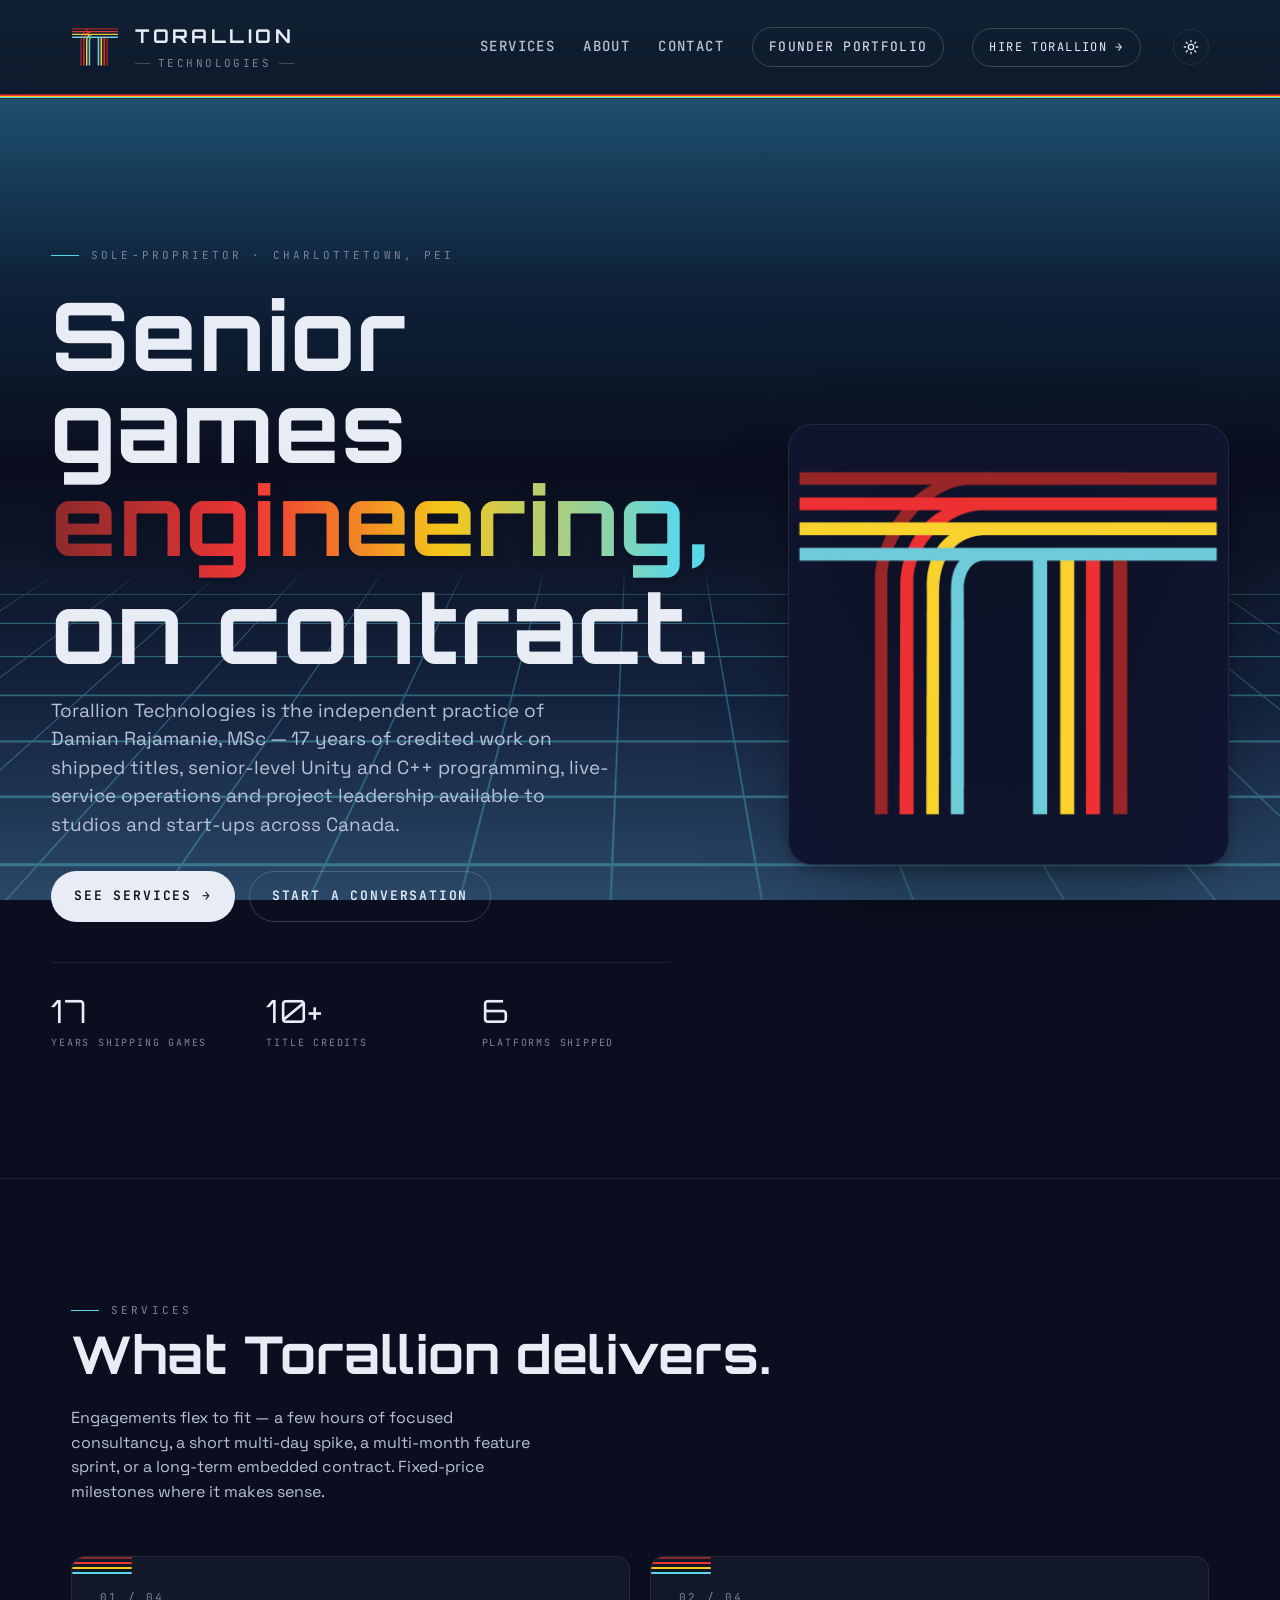
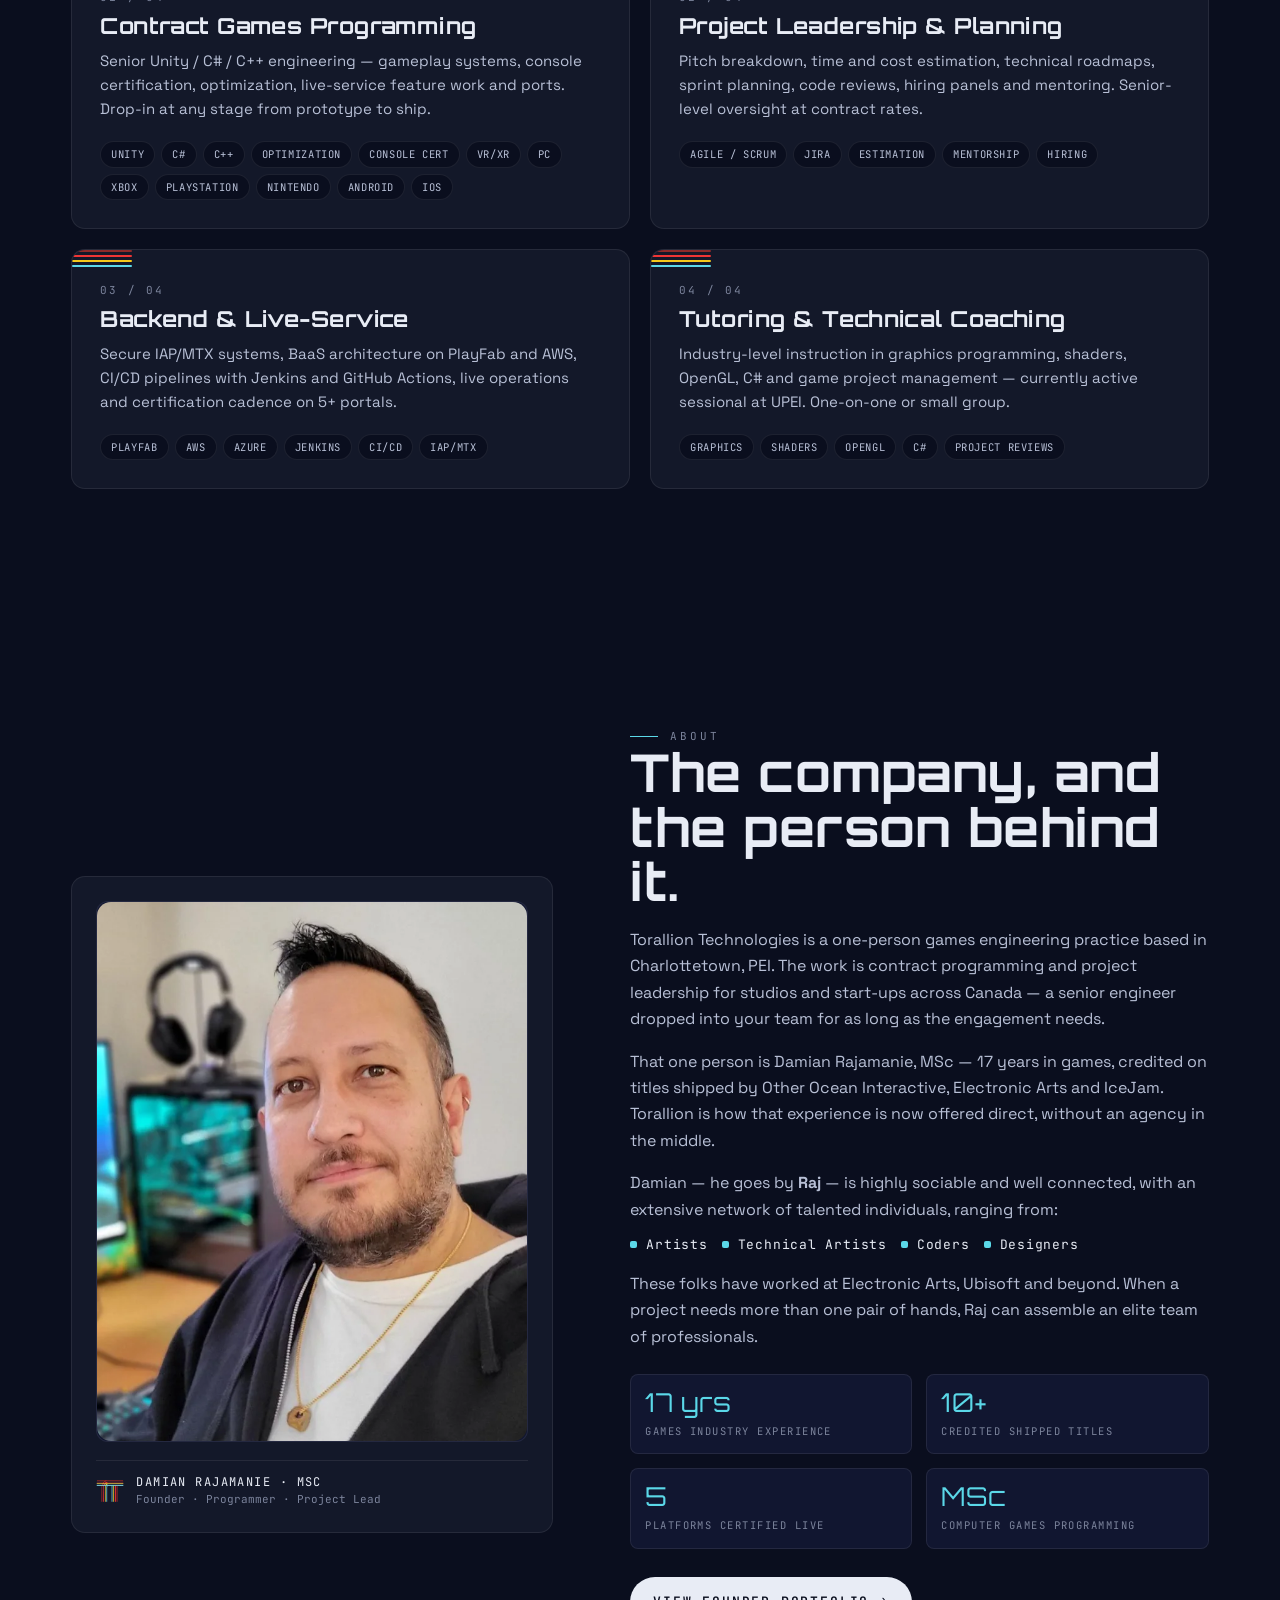
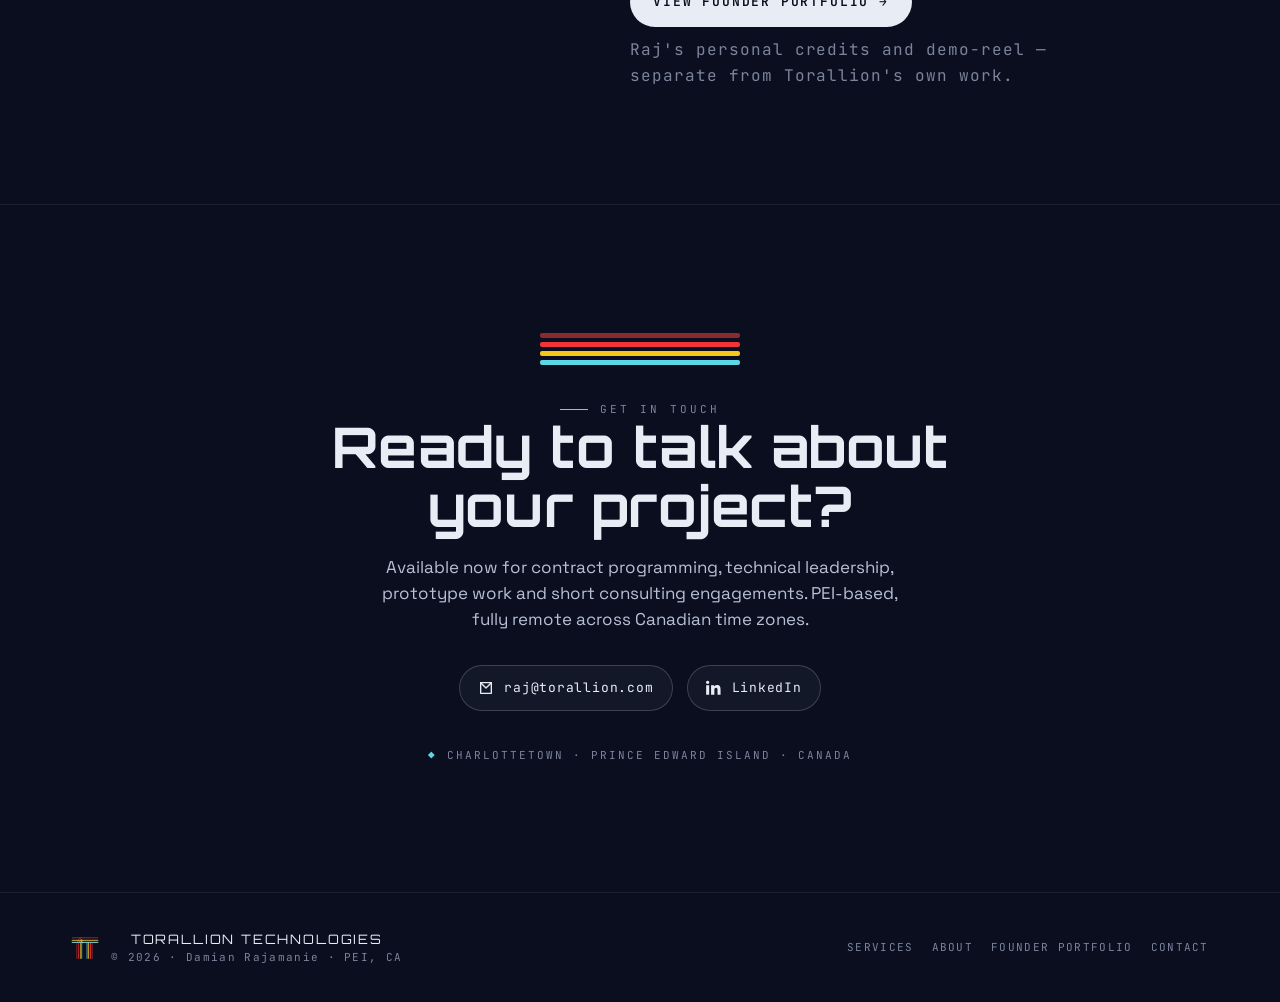
==== commit bb03a717: "Fixing up Menu centering" ====
--- a/index.html
+++ b/index.html
@@ -24,9 +24,12 @@
     @media (max-width: 460px) {
       .nav__inner { gap: 8px; padding-left: 14px; padding-right: 14px; }
     }
+    /* Centre the Hire Torallion CTA in the mobile dropdown.
+       styles.css sets align-self:flex-start (left-aligned, auto width) — override to centre. */
+    .nav.open .nav__cta { align-self: center; }
     /* Force the CSS grid to centre hero art on mobile (margin:auto alone is unreliable on grid items) */
     @media (max-width: 900px) { .hero__art { justify-self: center; } }
-    /* When "TORALLION TECHNOLOGIES" wraps to two lines, centre both lines so the shorter word
+/* When "TORALLION TECHNOLOGIES" wraps to two lines, centre both lines so the shorter word
        doesn't hang left — harmless when on one line (container = text width, centering = no-op) */
     .footer__brand > div { text-align: center; }
     /* Prevent "Founder Portfolio" from line-breaking mid-phrase inside its link */
@@ -67,10 +70,10 @@
         <a href="#about" class="nav__link">About</a>
         <a href="#contact" class="nav__link">Contact</a>
         <a href="founder-portfolio.html" class="nav__portfolio">Founder Portfolio</a>
-      </div>
-      <a href="mailto:raj@torallion.com" class="nav__cta">
-        Hire Torallion <span aria-hidden="true">→</span>
-      </a>
+        <a href="mailto:raj@torallion.com" class="nav__cta">
+          Hire Torallion <span aria-hidden="true">→</span>
+        </a>
+      </div>
       <button class="nav__theme" aria-label="Toggle theme" title="Switch to light">
         <svg width="16" height="16" viewBox="0 0 24 24" fill="none" stroke="currentColor" stroke-width="2" stroke-linecap="round" stroke-linejoin="round"><circle cx="12" cy="12" r="4"/><path d="M12 2v2M12 20v2M4.93 4.93l1.41 1.41M17.66 17.66l1.41 1.41M2 12h2M20 12h2M4.93 19.07l1.41-1.41M17.66 6.34l1.41-1.41"/></svg>
       </button>
@@ -125,7 +128,7 @@
       <div class="hero__art">
         <div class="hero__t-bg"></div>
         <div class="hero__t hero__t--image">
-          <img src="assets/hero-home.webp" alt="Damian Rajamanie" style="width:100%;height:100%;object-fit:cover;border-radius:24px" />
+          <img src="assets/hero-home.webp" alt="Damian Rajamanie" style="position:absolute;inset:0;width:100%;height:100%;object-fit:cover;border-radius:24px" />
         </div>
       </div>
     </div>
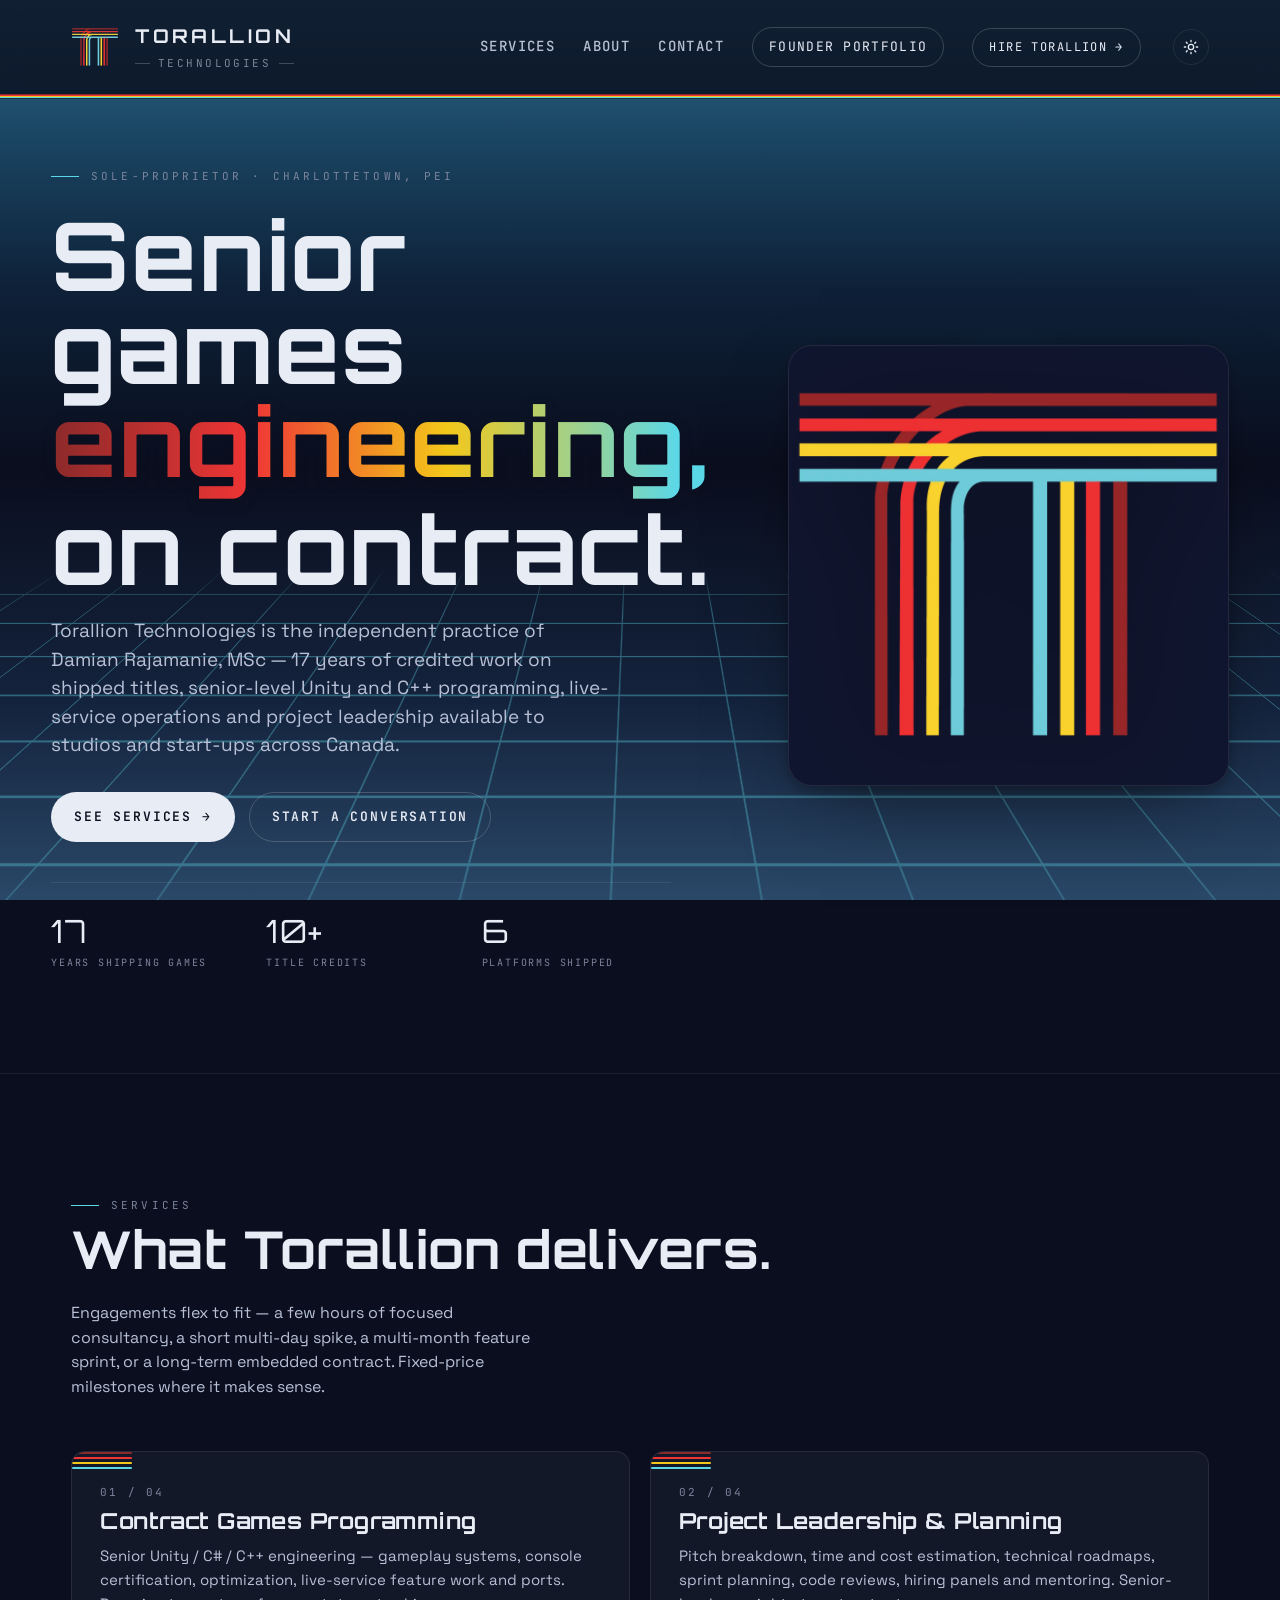
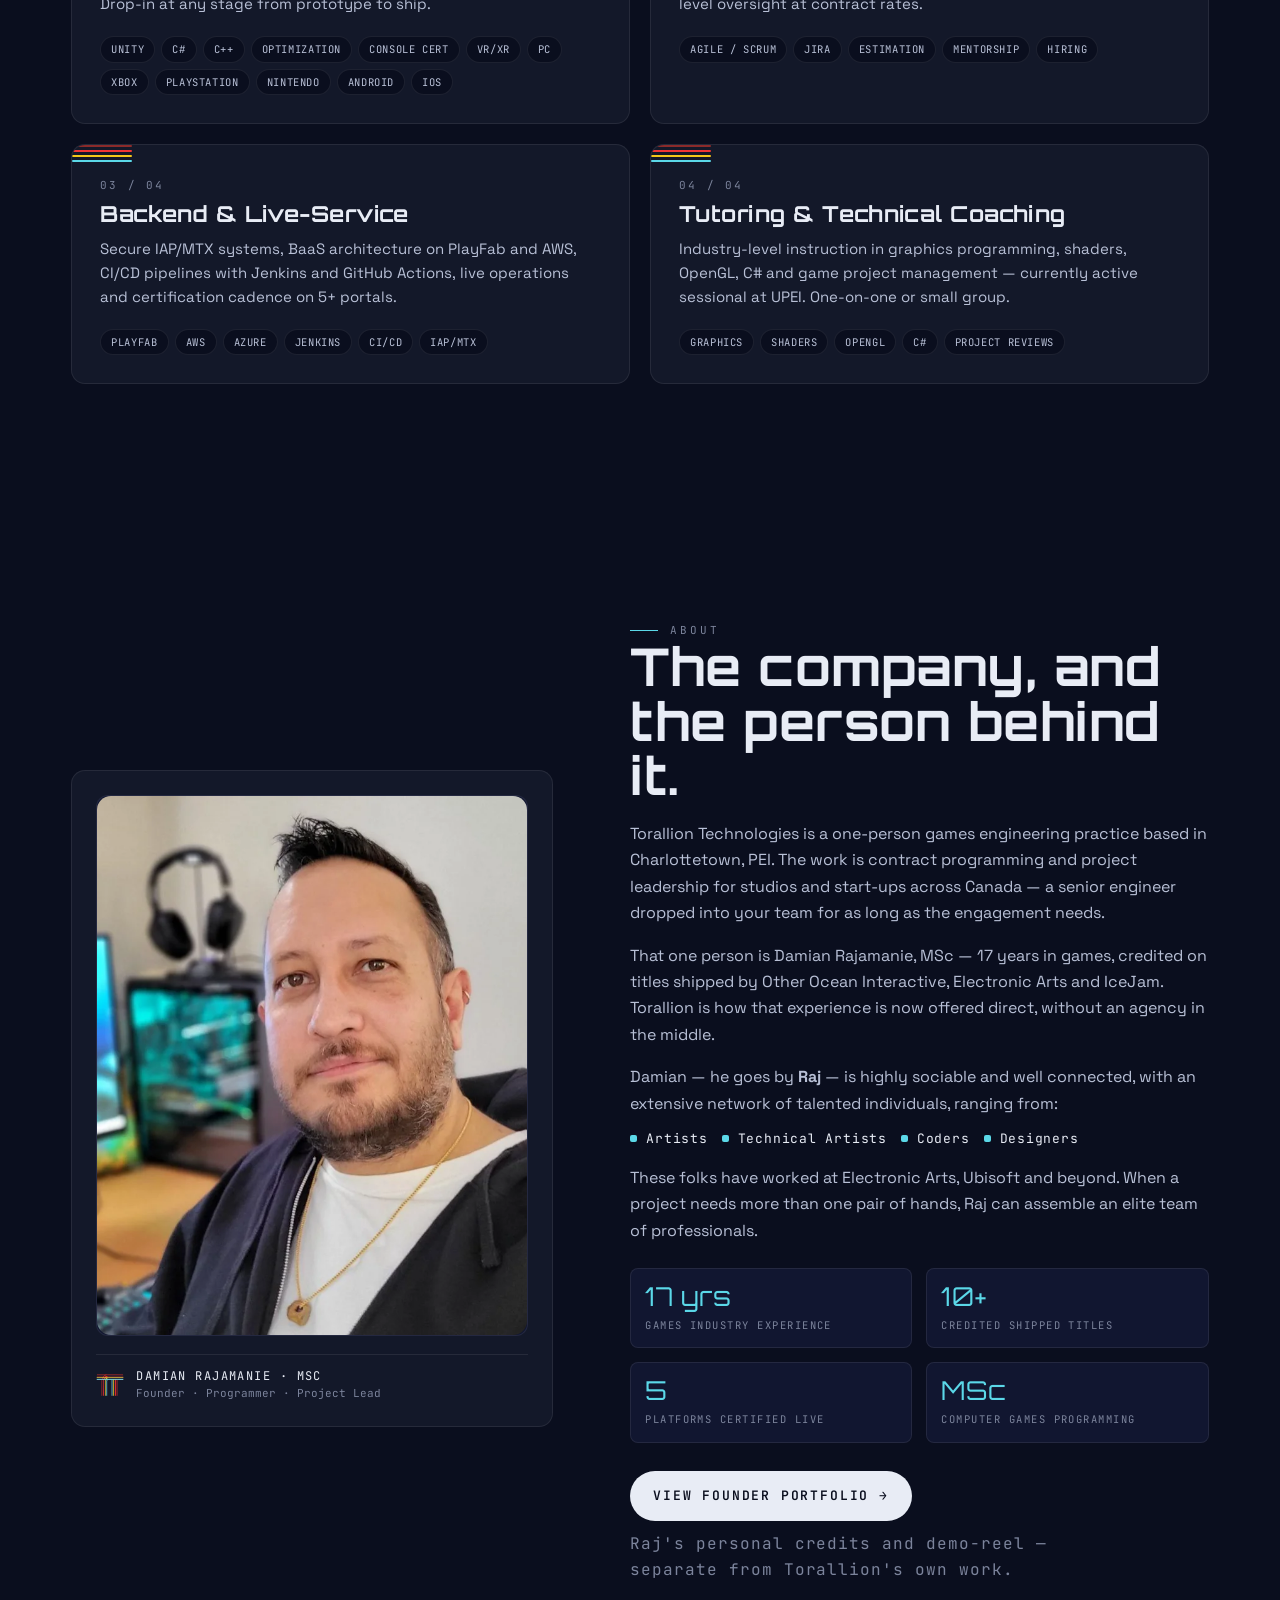
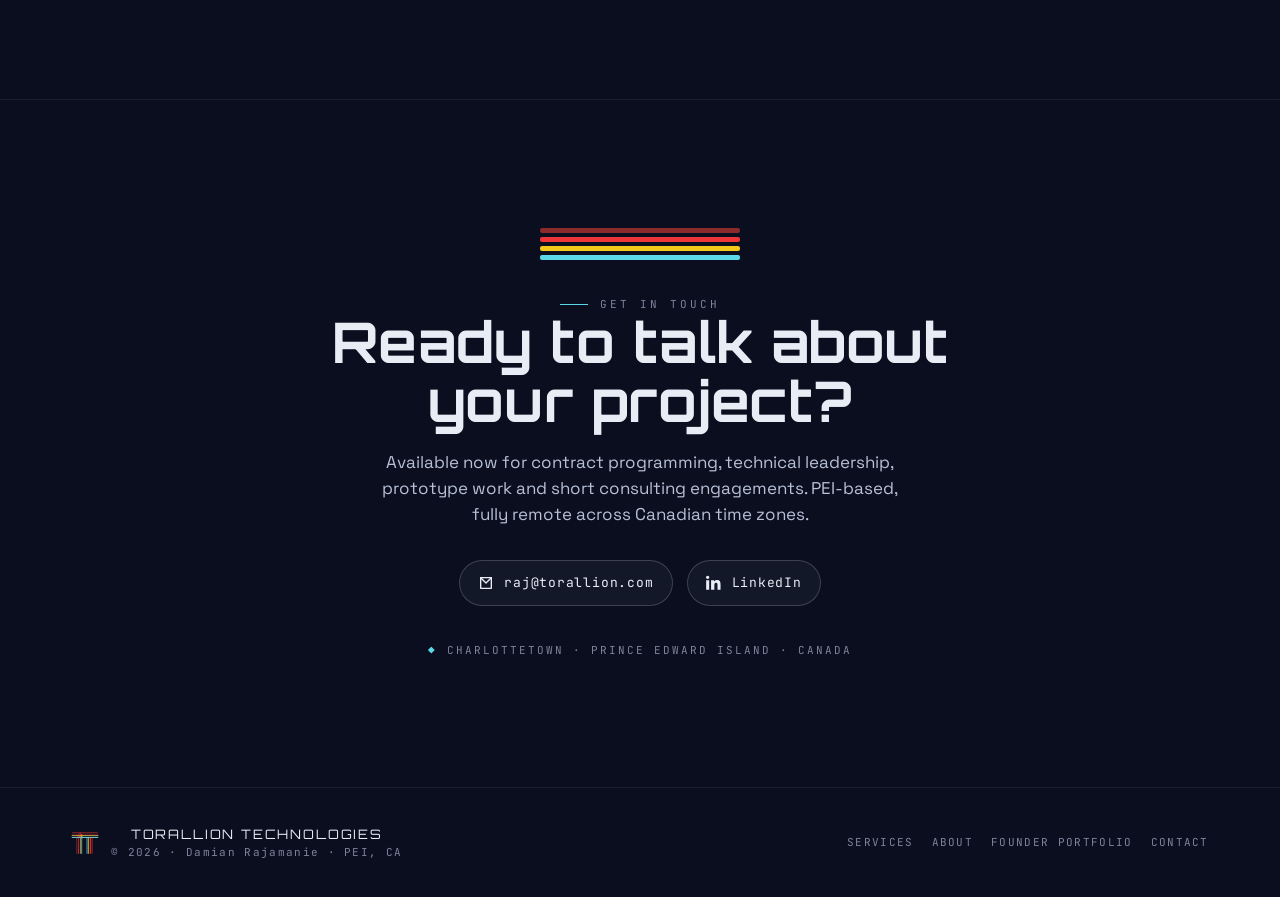
==== commit 360455e0: "Fixing up wasted space issues" ====
--- a/index.html
+++ b/index.html
@@ -27,8 +27,8 @@
     /* Centre the Hire Torallion CTA in the mobile dropdown.
        styles.css sets align-self:flex-start (left-aligned, auto width) — override to centre. */
     .nav.open .nav__cta { align-self: center; }
-    /* Force the CSS grid to centre hero art on mobile (margin:auto alone is unreliable on grid items) */
-    @media (max-width: 900px) { .hero__art { justify-self: center; } }
+    /* Remove float animation from the hero image — it's above the fold so motion adds nothing */
+    .hero__t--image, .hero__t--image img { animation: none; }
 /* When "TORALLION TECHNOLOGIES" wraps to two lines, centre both lines so the shorter word
        doesn't hang left — harmless when on one line (container = text width, centering = no-op) */
     .footer__brand > div { text-align: center; }
--- a/styles.css
+++ b/styles.css
@@ -91,6 +91,7 @@
   line-height: 1.55;
   -webkit-font-smoothing: antialiased;
   overflow-x: hidden;
+  padding-top: 96px;
   transition: background-color .35s ease, color .35s ease;
 }
 
@@ -118,8 +119,10 @@
 
 /* ---------- Nav ---------- */
 .nav {
-  position: sticky;
+  position: fixed;
   top: 0;
+  left: 0;
+  right: 0;
   z-index: 100;
   backdrop-filter: blur(12px);
   -webkit-backdrop-filter: blur(12px);
@@ -373,11 +376,10 @@
 /* ---------- HERO ---------- */
 .hero {
   position: relative;
-  min-height: 88vh;
-  padding: clamp(80px, 12vw, 140px) var(--pad) clamp(80px, 10vw, 140px);
+  padding: clamp(40px, 5vw, 72px) var(--pad) clamp(64px, 8vw, 120px);
   overflow: hidden;
   display: flex;
-  align-items: center;
+  align-items: flex-start;
   border-bottom: 1px solid var(--border);
 }
 .hero__inner {
@@ -393,7 +395,7 @@
 }
 @media (max-width: 900px) {
   .hero__inner { grid-template-columns: 1fr; }
-  .hero__art { order: -1; max-width: 320px; margin-left: auto; margin-right: auto; }
+  .hero__art { display: none; }
 }
 
 .hero__eyebrow {
@@ -1229,7 +1231,7 @@
 }
 
 /* ---------- Founder Portfolio page hero variant ---------- */
-.hero--portfolio { min-height: auto; padding-bottom: 32px; }
+.hero--portfolio { padding-bottom: 32px; }
 .hero__inner--portfolio { align-items: center; }
 .hero__t--portrait {
   width: 100%;
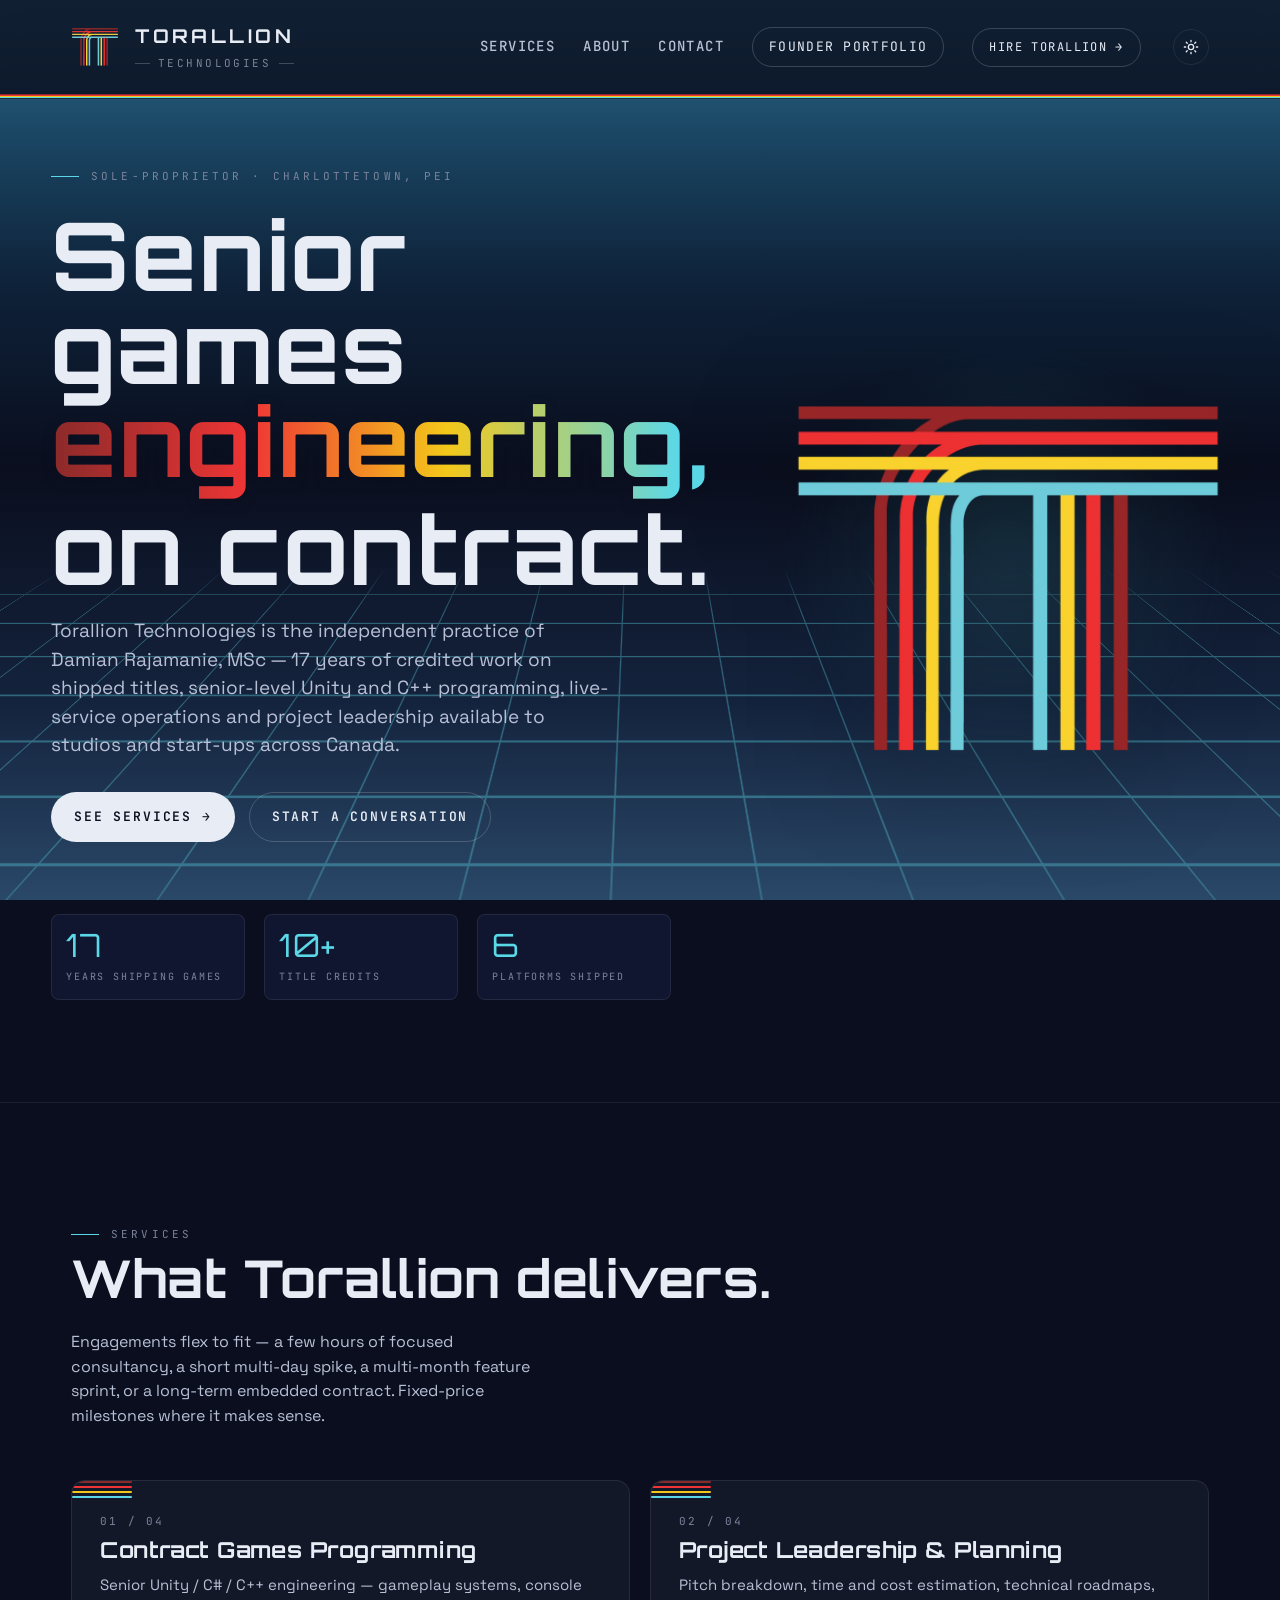
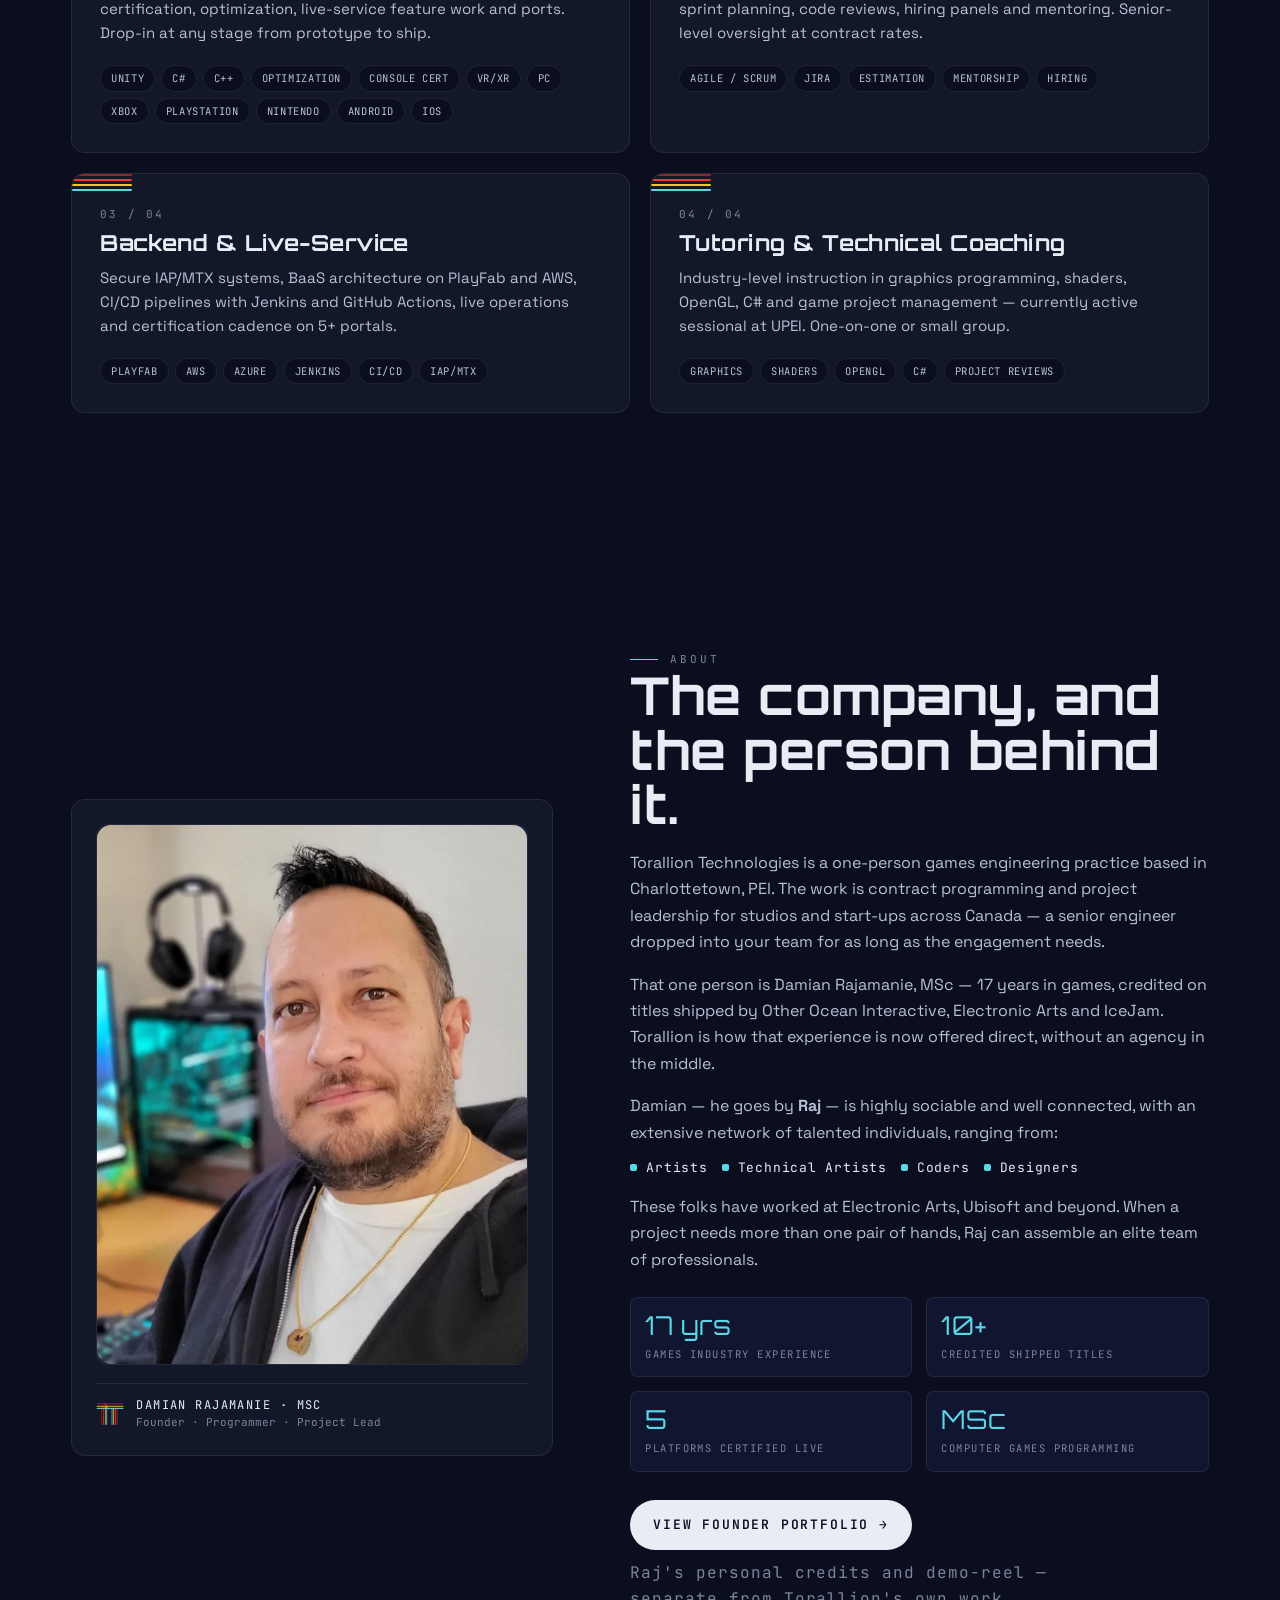
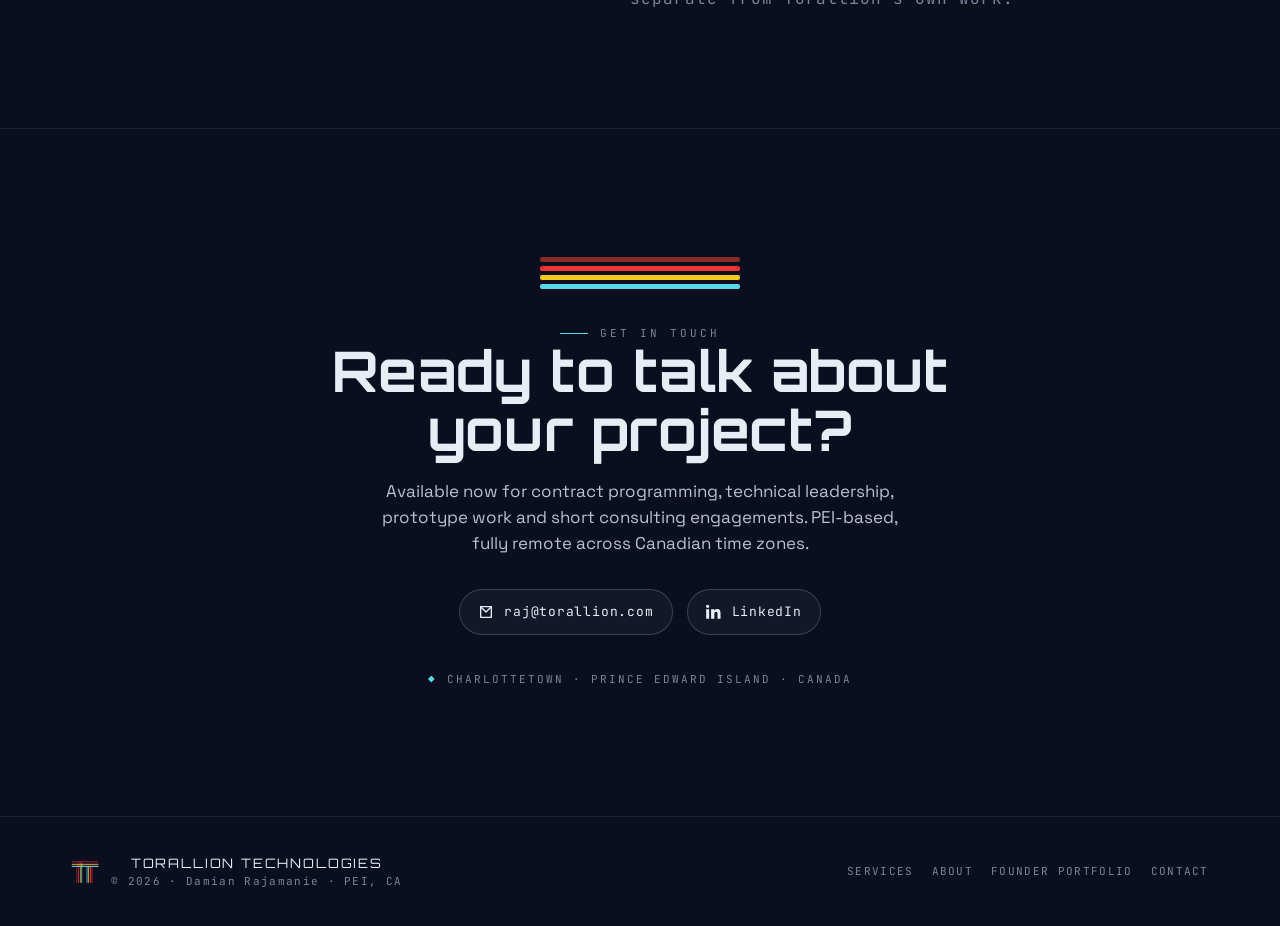
==== commit eebd0b9e: "fixes to main points" ====
--- a/index.html
+++ b/index.html
@@ -128,7 +128,7 @@
       <div class="hero__art">
         <div class="hero__t-bg"></div>
         <div class="hero__t hero__t--image">
-          <img src="assets/hero-home.webp" alt="Damian Rajamanie" style="position:absolute;inset:0;width:100%;height:100%;object-fit:cover;border-radius:24px" />
+          <img src="assets/hero-home.webp" alt="Damian Rajamanie" style="position:absolute;inset:0;width:100%;height:100%;object-fit:cover" />
         </div>
       </div>
     </div>
--- a/styles.css
+++ b/styles.css
@@ -488,15 +488,20 @@
 .hero__stats {
   display: grid;
   grid-template-columns: repeat(3, 1fr);
-  gap: clamp(16px, 2vw, 32px);
+  gap: clamp(10px, 1.5vw, 20px);
   padding-top: 32px;
-  border-top: 1px solid var(--border);
   max-width: 620px;
+}
+.stat {
+  padding: 14px;
+  border: 1px solid var(--border);
+  border-radius: var(--radius-sm);
+  background: var(--bg-elev);
 }
 .stat__value {
   font-family: var(--font-display);
   font-size: clamp(22px, 2.8vw, 32px);
-  color: var(--text);
+  color: var(--accent);
   letter-spacing: 0.02em;
   line-height: 1;
 }
@@ -552,28 +557,12 @@
   50% { transform: translateY(-6px); }
 }
 
-/* In light mode, swap the dark logo for inverted on a tinted plate */
-[data-theme="light"] .hero__t {
-  background: #0A0E1E;
-  border-radius: 24px;
-  padding: 28px;
-  box-shadow: var(--shadow-lg);
-}
 
 /* Image-slot variant: a square card the user fills with their own art.
    Fills the whole hero__art box edge-to-edge with rounded corners. */
 .hero__t--image {
   inset: 0;
-  border-radius: 24px;
-  overflow: hidden;
-  background: var(--bg-elev);
-  border: 1px solid var(--border);
-  box-shadow: var(--shadow-lg);
   animation: subtleFloat 8s ease-in-out infinite;
-}
-[data-theme="light"] .hero__t--image {
-  background: var(--bg-elev);
-  padding: 0;
 }
 .hero__t--image image-slot {
   position: absolute;
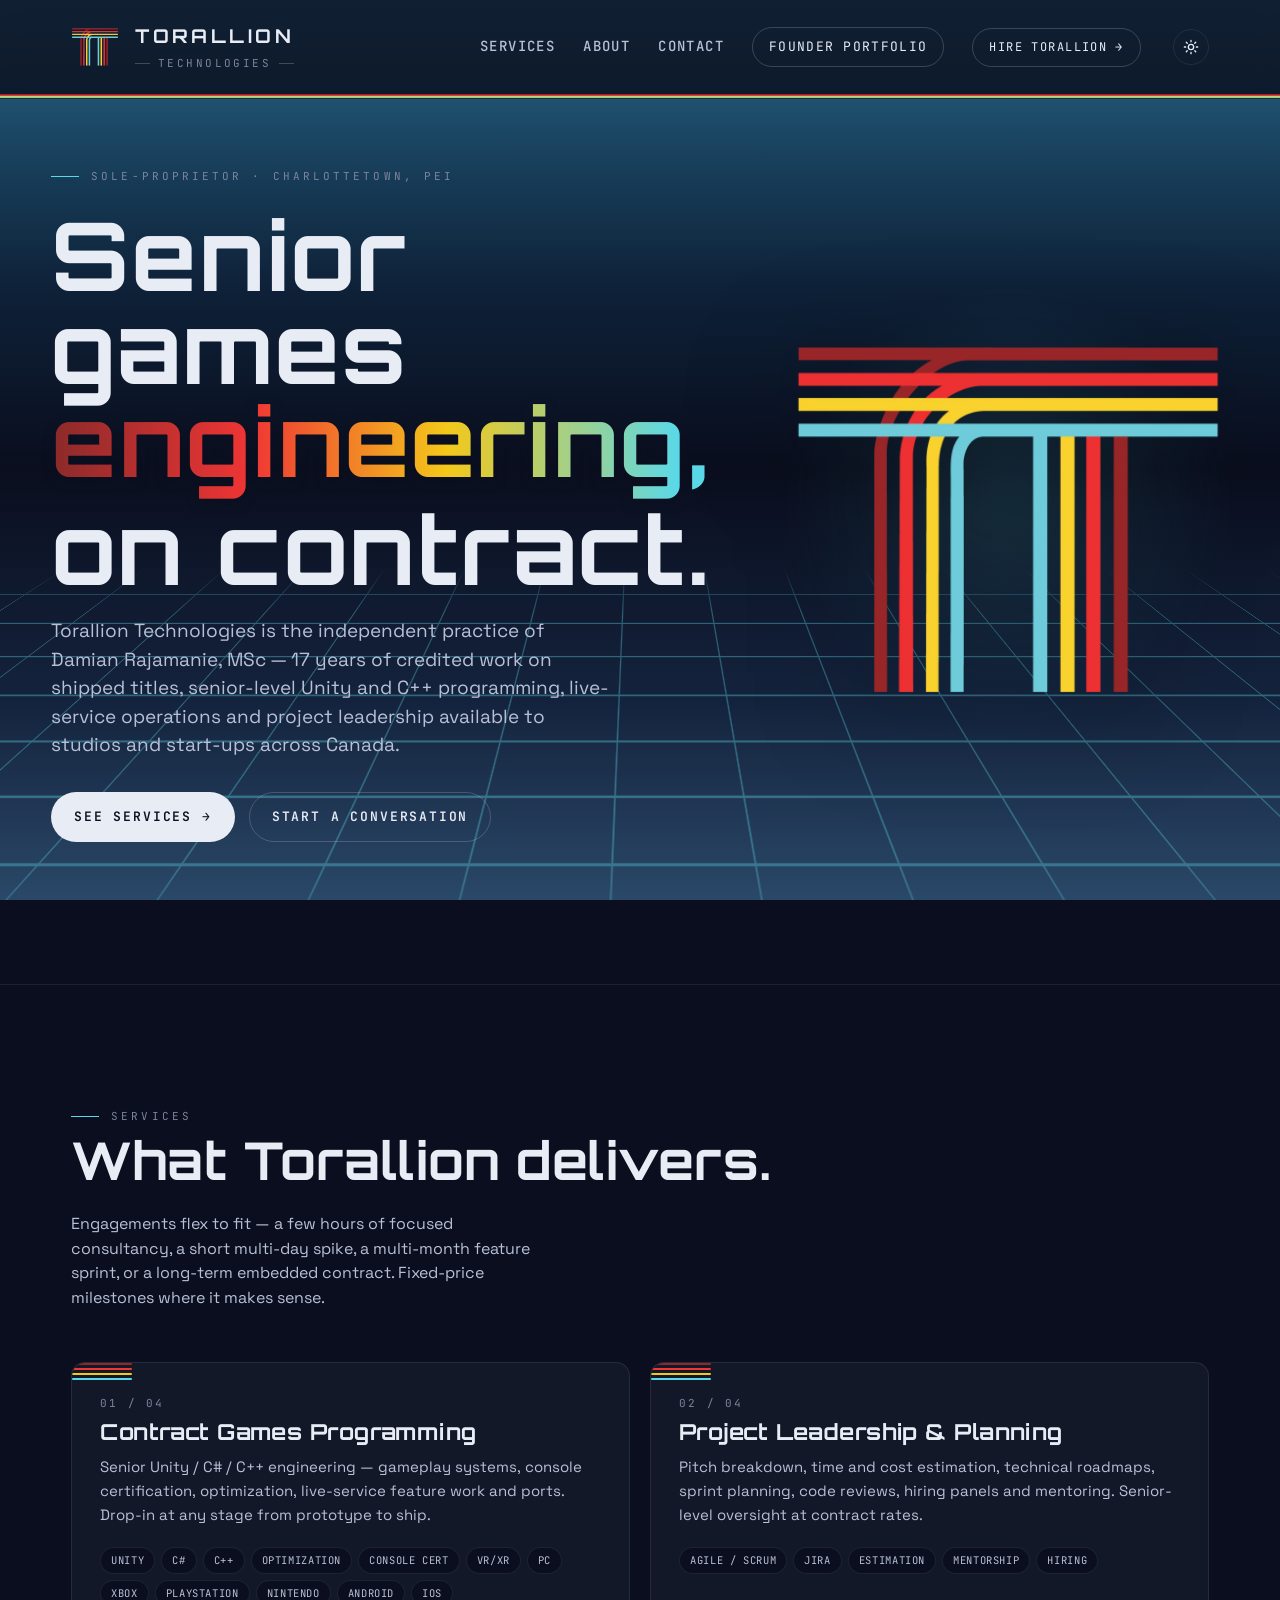
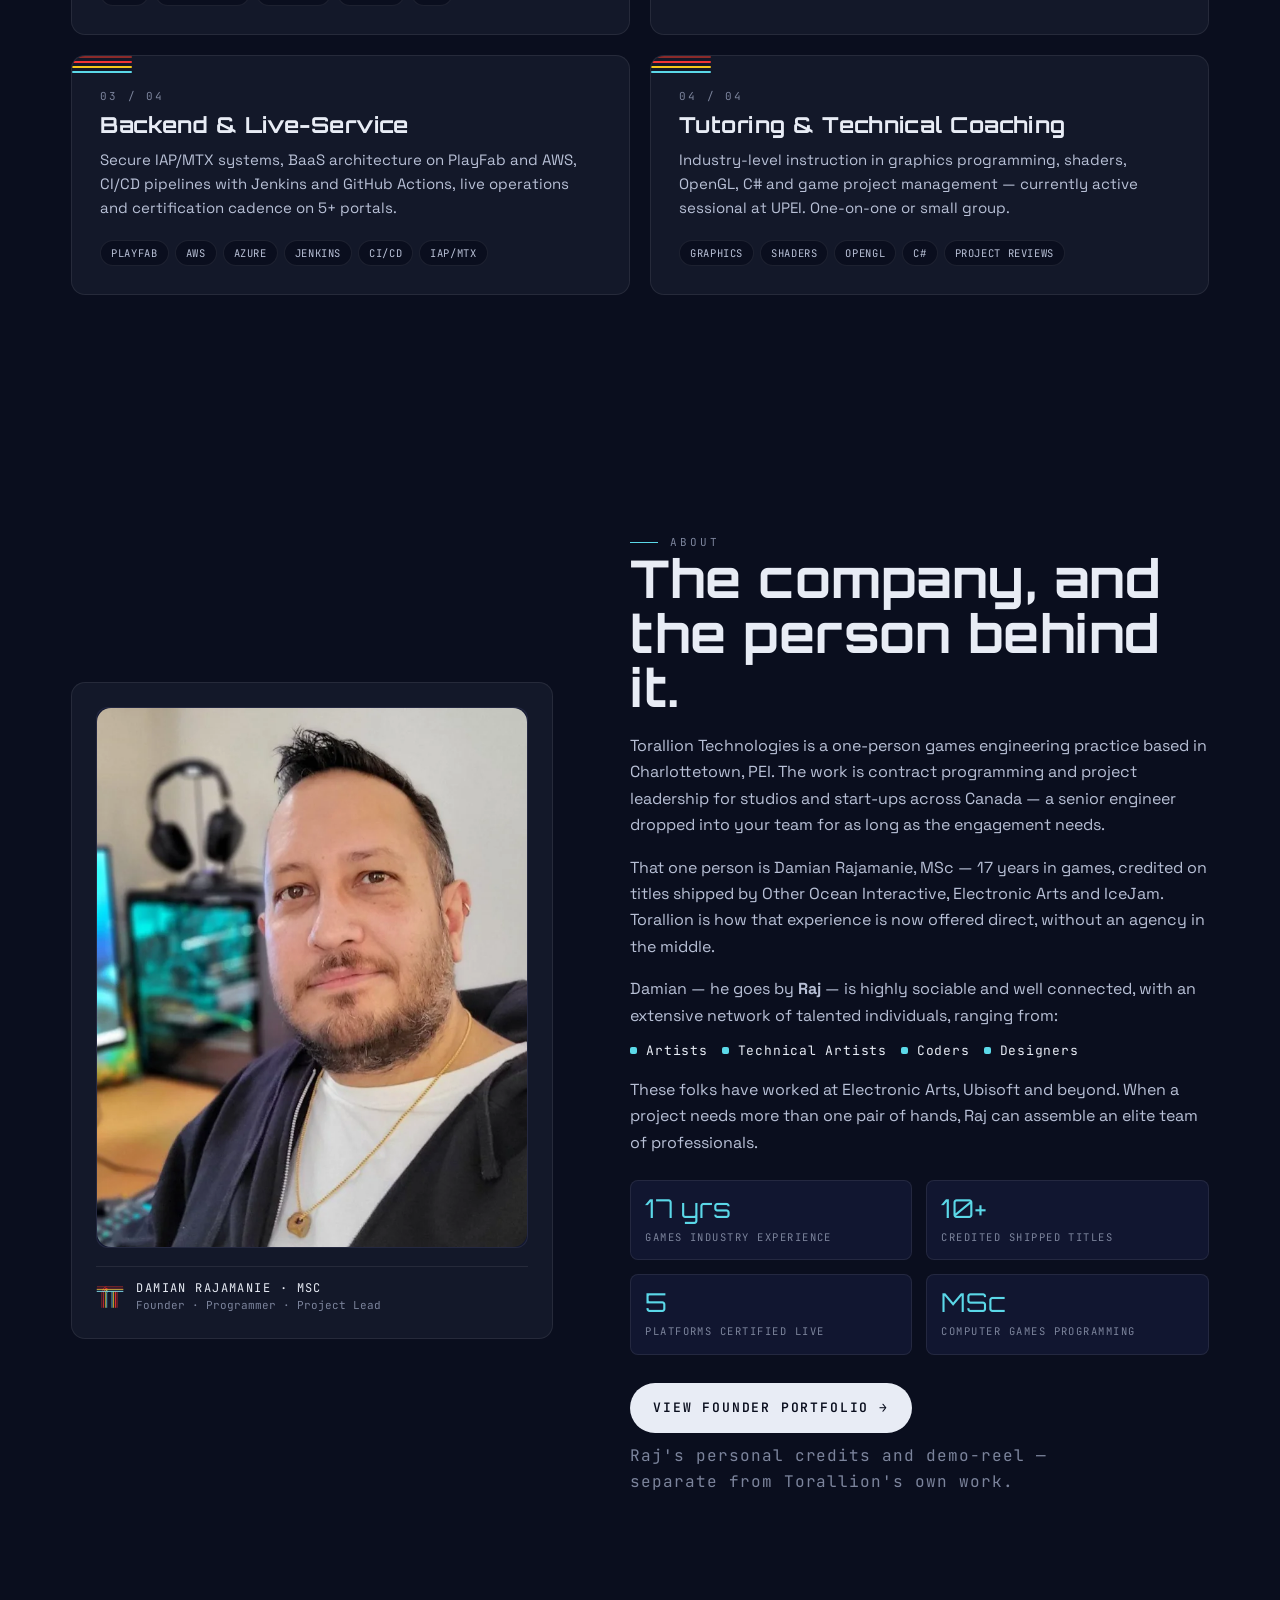
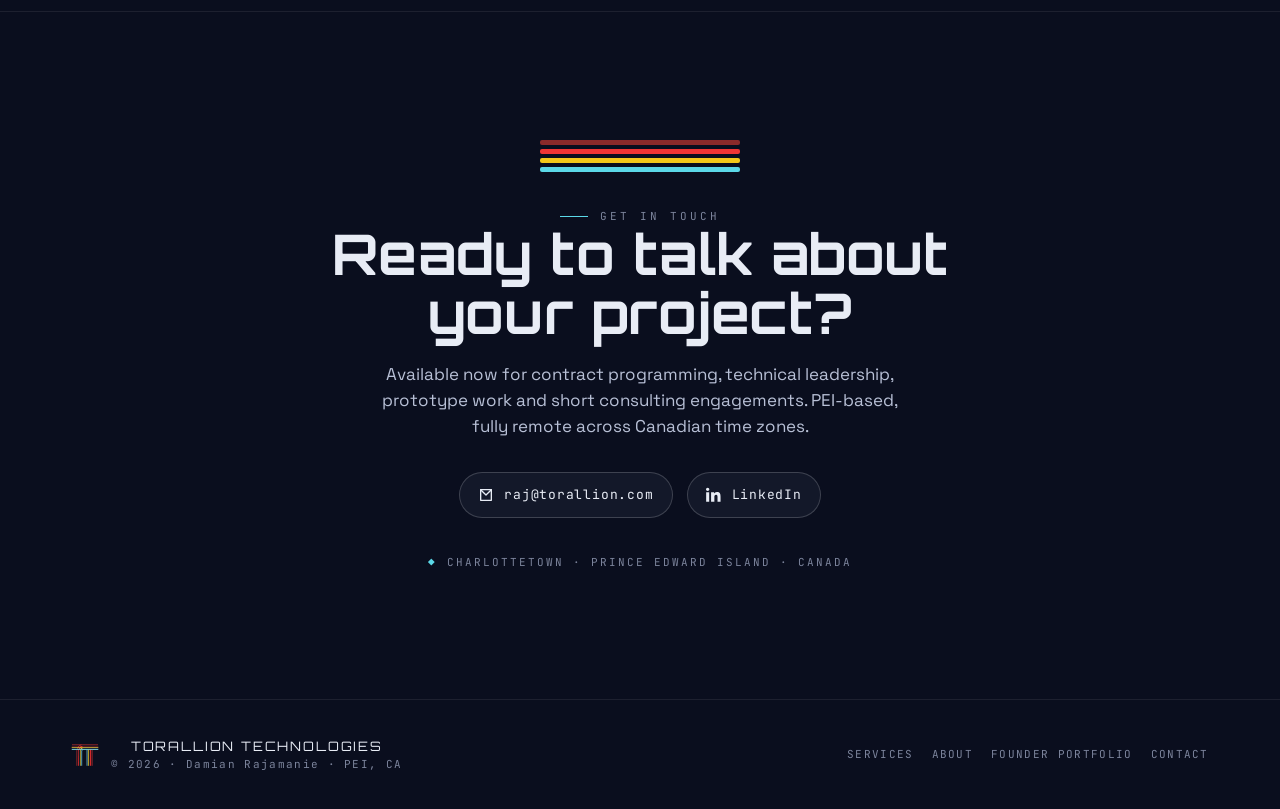
==== commit de3d71e0: "Updated dates and got rid of stats" ====
--- a/index.html
+++ b/index.html
@@ -110,20 +110,6 @@
             Start a conversation
           </a>
         </div>
-        <div class="hero__stats">
-          <div class="stat">
-            <div class="stat__value">17</div>
-            <div class="stat__label">Years shipping games</div>
-          </div>
-          <div class="stat">
-            <div class="stat__value">10+</div>
-            <div class="stat__label">Title credits</div>
-          </div>
-          <div class="stat">
-            <div class="stat__value">6</div>
-            <div class="stat__label">Platforms shipped</div>
-          </div>
-        </div>
       </div>
       <div class="hero__art">
         <div class="hero__t-bg"></div>
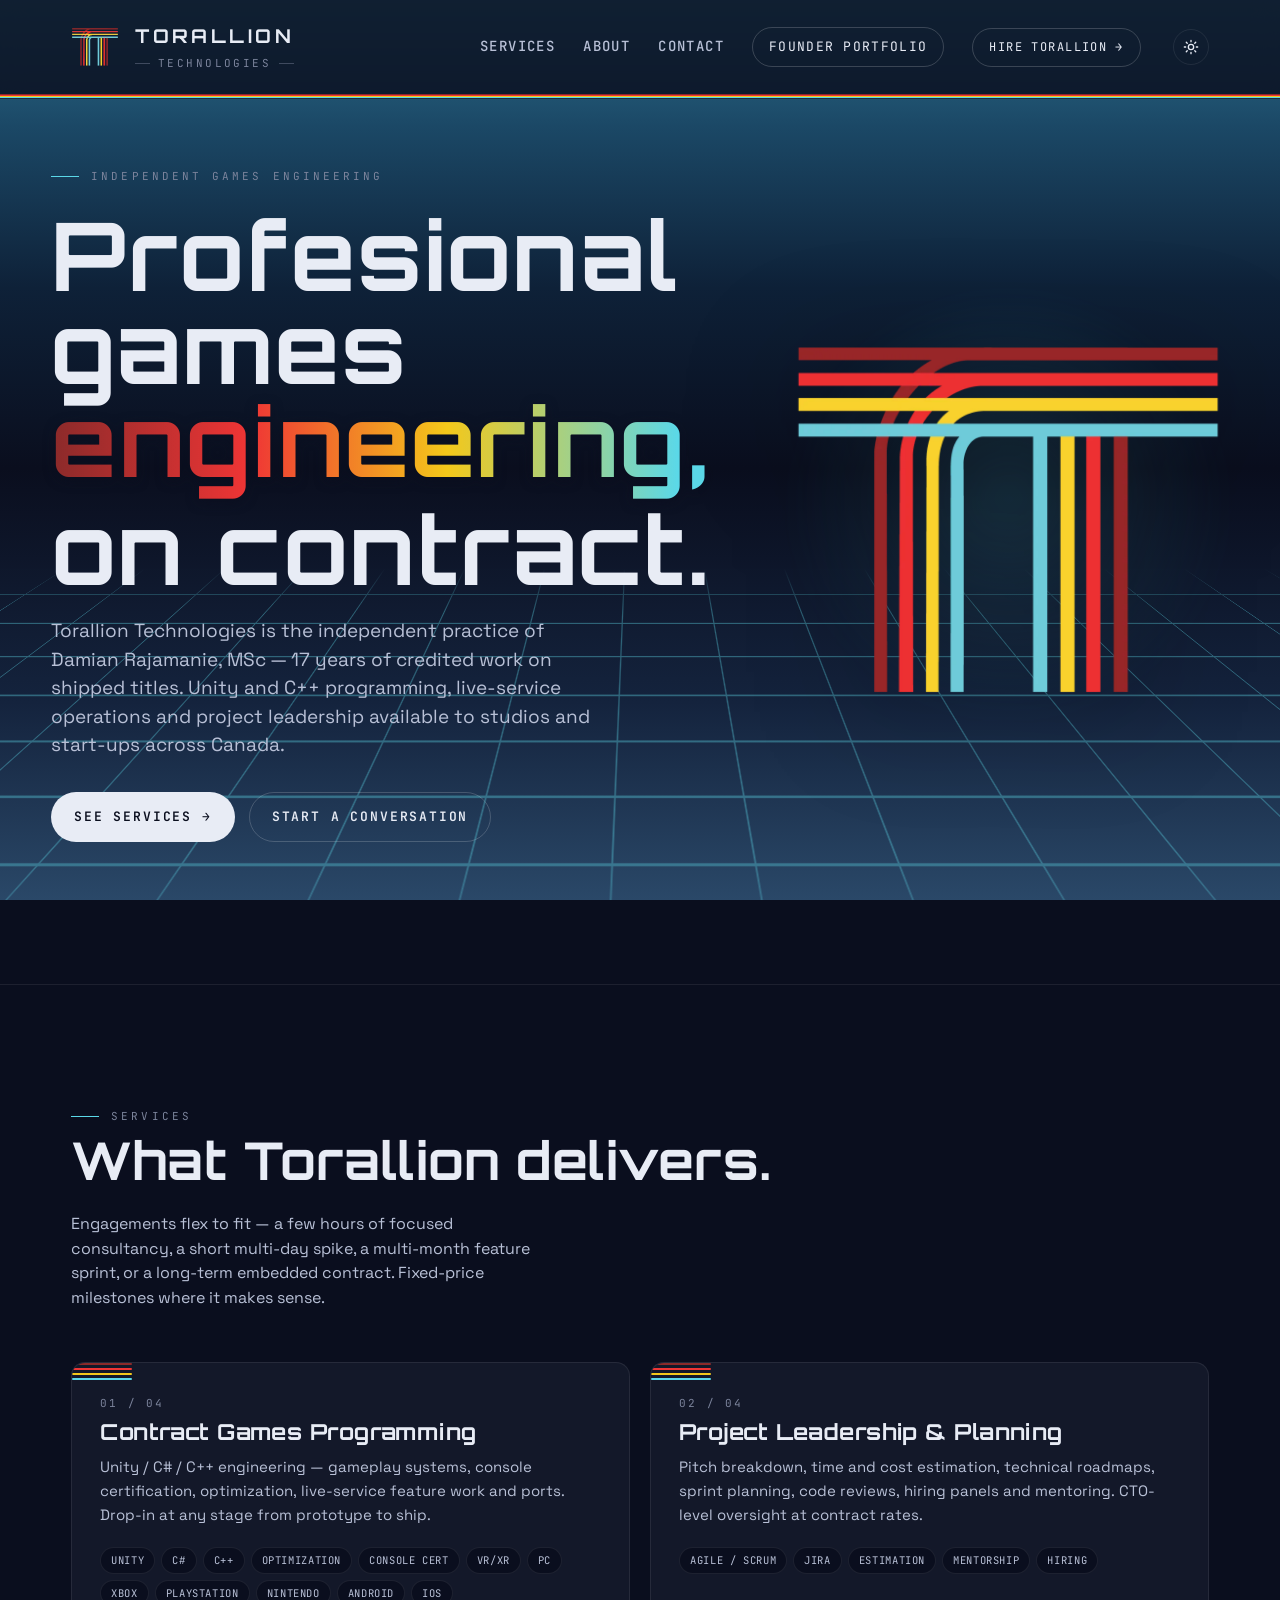
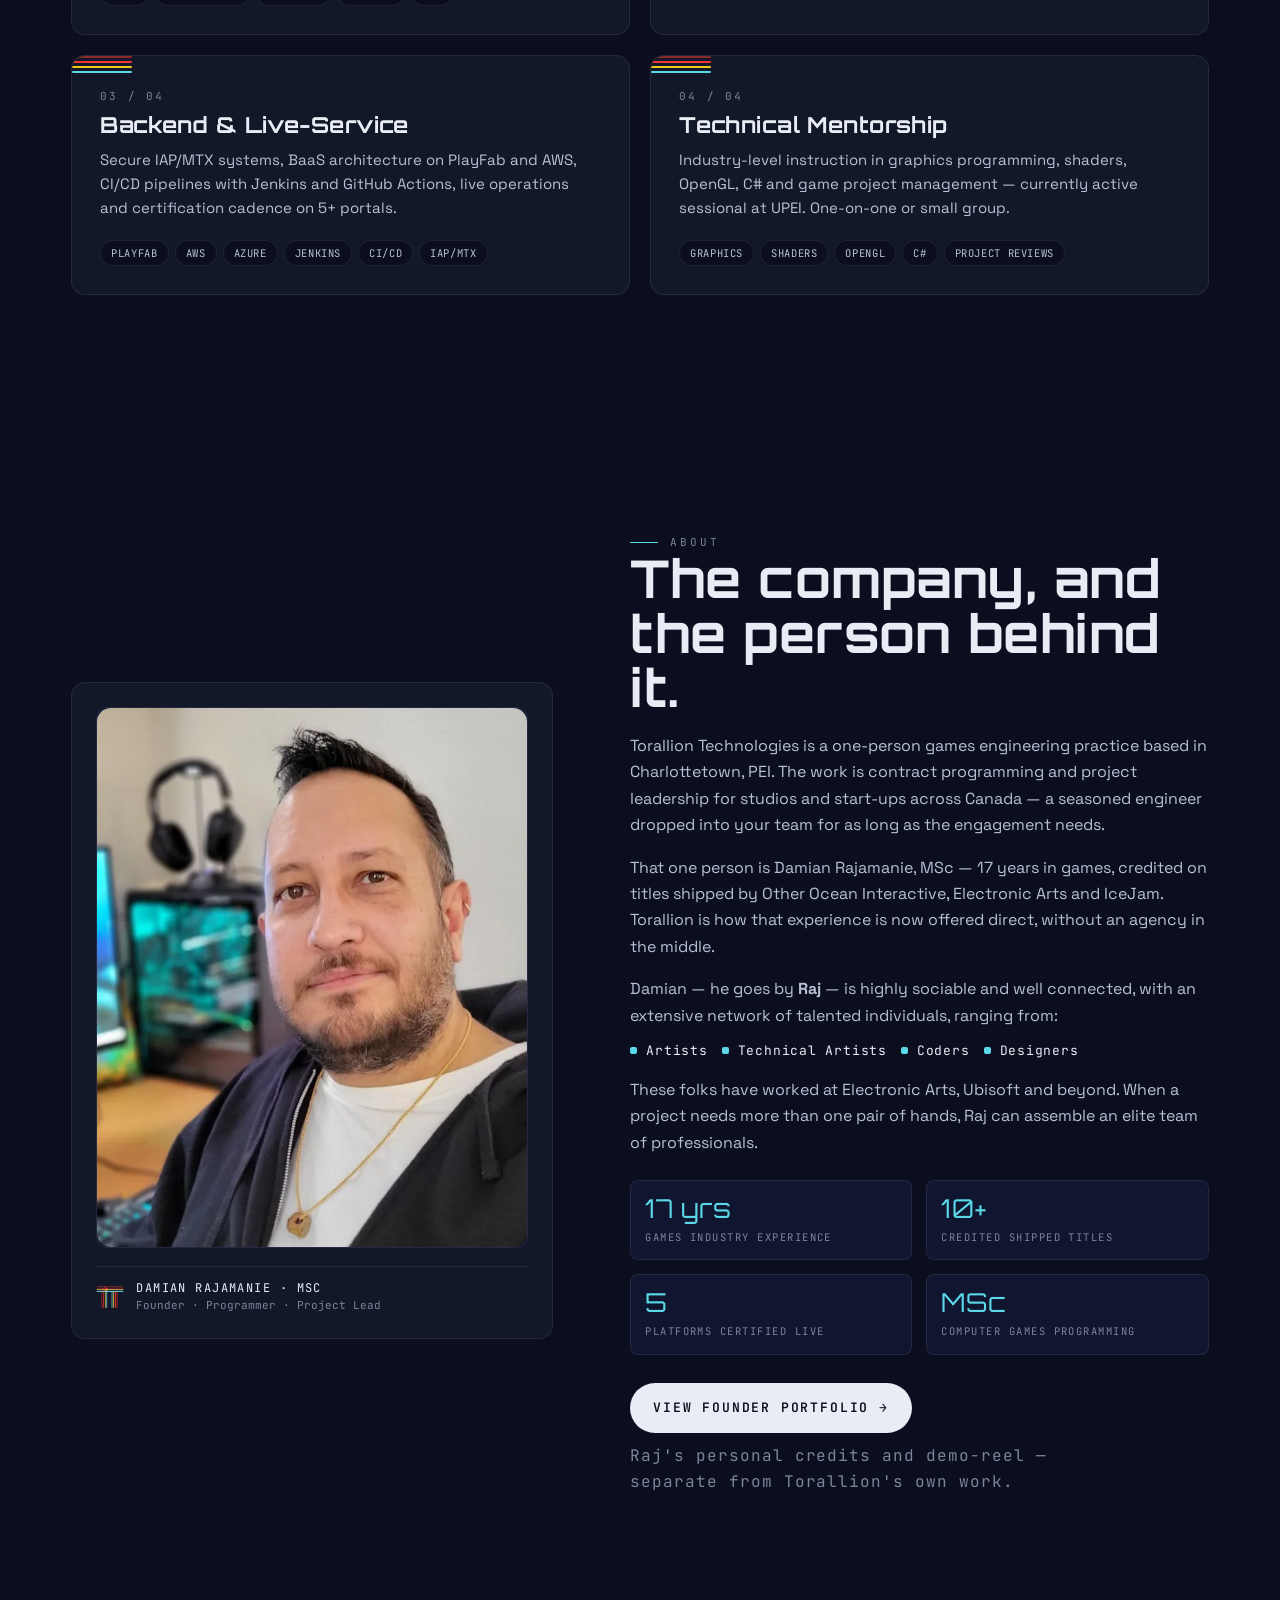
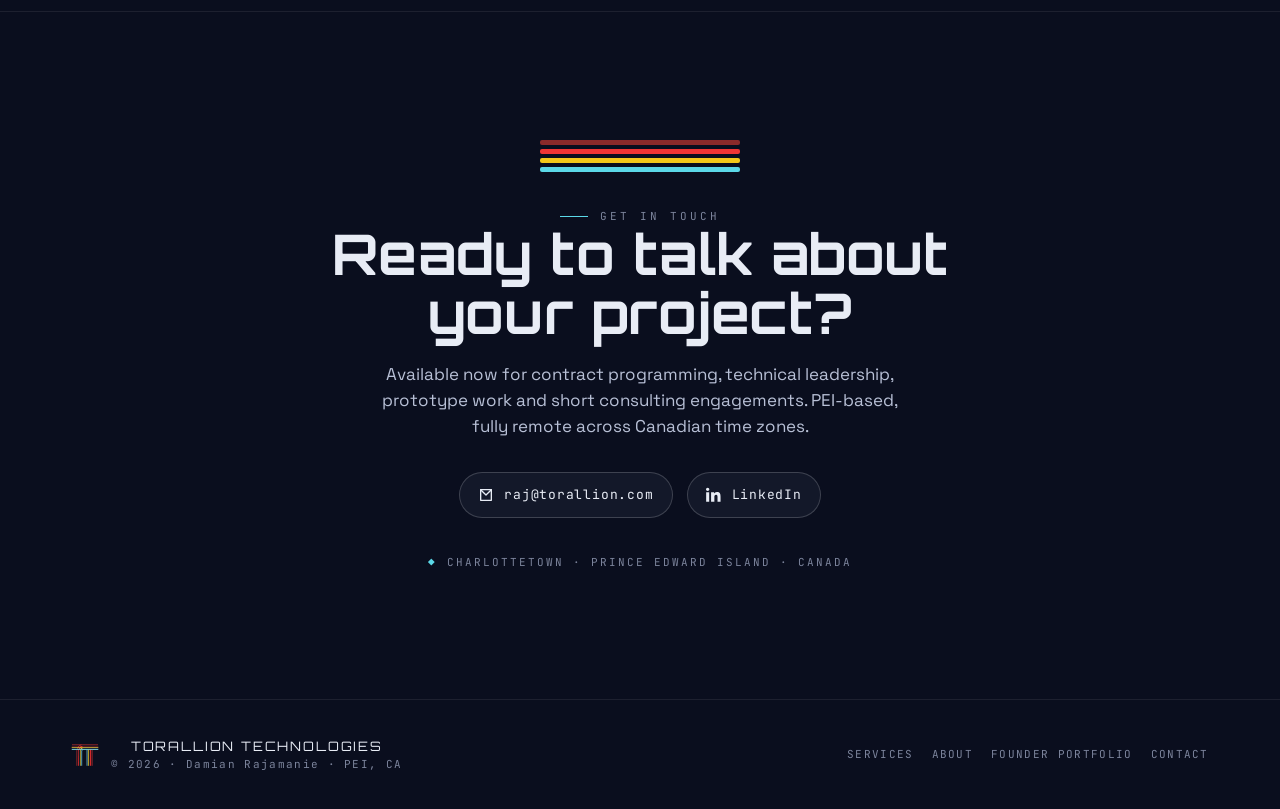
==== commit c3e7fb4d: "Edits to wording, getting rid of Senior" ====
--- a/index.html
+++ b/index.html
@@ -3,8 +3,8 @@
 <head>
   <meta charset="UTF-8" />
   <meta name="viewport" content="width=device-width, initial-scale=1.0" />
-  <title>Torallion Technologies — Senior Games Engineering, On Contract</title>
-  <meta name="description" content="Torallion Technologies is the independent practice of Damian Rajamanie, MSc — 17 years of shipped titles, senior Unity &amp; C++ programming, live-service operations and project leadership available to studios and start-ups across Canada." />
+  <title>Torallion Technologies — Professional Games Engineering, On Contract</title>
+  <meta name="description" content="Torallion Technologies is the independent practice of Damian Rajamanie, MSc — 17 years of shipped titles. Unity &amp; C++ programming, live-service operations and project leadership available to studios and start-ups across Canada." />
   <link rel="icon" type="image/png" href="assets/torallion-T.png" />
 
   <link rel="preconnect" href="https://fonts.googleapis.com" />
@@ -91,15 +91,15 @@
   <header class="hero" id="top">
     <div class="hero__inner">
       <div>
-        <div class="hero__eyebrow eyebrow">Sole-Proprietor · Charlottetown, PEI</div>
+        <div class="hero__eyebrow eyebrow">Independent Games Engineering</div>
         <h1 class="hero__title">
-          <span class="hero__title-row">Senior games</span>
+          <span class="hero__title-row">Profesional games</span>
           <span class="hero__title-row hero__title-accent">engineering,</span>
           <span class="hero__title-row">on contract.</span>
         </h1>
         <p class="hero__sub">
           Torallion Technologies is the independent practice of Damian Rajamanie, MSc — 17 years of
-          credited work on shipped titles, senior-level Unity and C++ programming, live-service operations
+          credited work on shipped titles. Unity and C++ programming, live-service operations
           and project leadership available to studios and start-ups across Canada.
         </p>
         <div class="hero__ctas">
@@ -144,7 +144,7 @@
         </div>
         <div class="service__num">01 / 04</div>
         <h3 class="service__title">Contract Games Programming</h3>
-        <p class="service__desc">Senior Unity / C# / C++ engineering — gameplay systems, console certification, optimization, live-service feature work and ports. Drop-in at any stage from prototype to ship.</p>
+        <p class="service__desc">Unity / C# / C++ engineering — gameplay systems, console certification, optimization, live-service feature work and ports. Drop-in at any stage from prototype to ship.</p>
         <div class="service__tags">
           <span class="tag">Unity</span><span class="tag">C#</span><span class="tag">C++</span><span class="tag">Optimization</span><span class="tag">Console Cert</span><span class="tag">VR/XR</span><span class="tag">PC</span><span class="tag">Xbox</span><span class="tag">PlayStation</span><span class="tag">Nintendo</span><span class="tag">Android</span><span class="tag">iOS</span>
         </div>
@@ -159,7 +159,7 @@
         </div>
         <div class="service__num">02 / 04</div>
         <h3 class="service__title">Project Leadership &amp; Planning</h3>
-        <p class="service__desc">Pitch breakdown, time and cost estimation, technical roadmaps, sprint planning, code reviews, hiring panels and mentoring. Senior-level oversight at contract rates.</p>
+        <p class="service__desc">Pitch breakdown, time and cost estimation, technical roadmaps, sprint planning, code reviews, hiring panels and mentoring. CTO-level oversight at contract rates.</p>
         <div class="service__tags">
           <span class="tag">Agile / Scrum</span><span class="tag">Jira</span><span class="tag">Estimation</span><span class="tag">Mentorship</span><span class="tag">Hiring</span>
         </div>
@@ -188,7 +188,7 @@
           <span style="background:var(--brand-cyan)"></span>
         </div>
         <div class="service__num">04 / 04</div>
-        <h3 class="service__title">Tutoring &amp; Technical Coaching</h3>
+        <h3 class="service__title">Technical Mentorship</h3>
         <p class="service__desc">Industry-level instruction in graphics programming, shaders, OpenGL, C# and game project management — currently active sessional at UPEI. One-on-one or small group.</p>
         <div class="service__tags">
           <span class="tag">Graphics</span><span class="tag">Shaders</span><span class="tag">OpenGL</span><span class="tag">C#</span><span class="tag">Project Reviews</span>
@@ -221,7 +221,7 @@
         <p>
           Torallion Technologies is a one-person games engineering practice based in
           Charlottetown, PEI. The work is contract programming and project leadership for studios
-          and start-ups across Canada — a senior engineer dropped into your team for as long
+          and start-ups across Canada — a seasoned engineer dropped into your team for as long
           as the engagement needs.
         </p>
         <p>
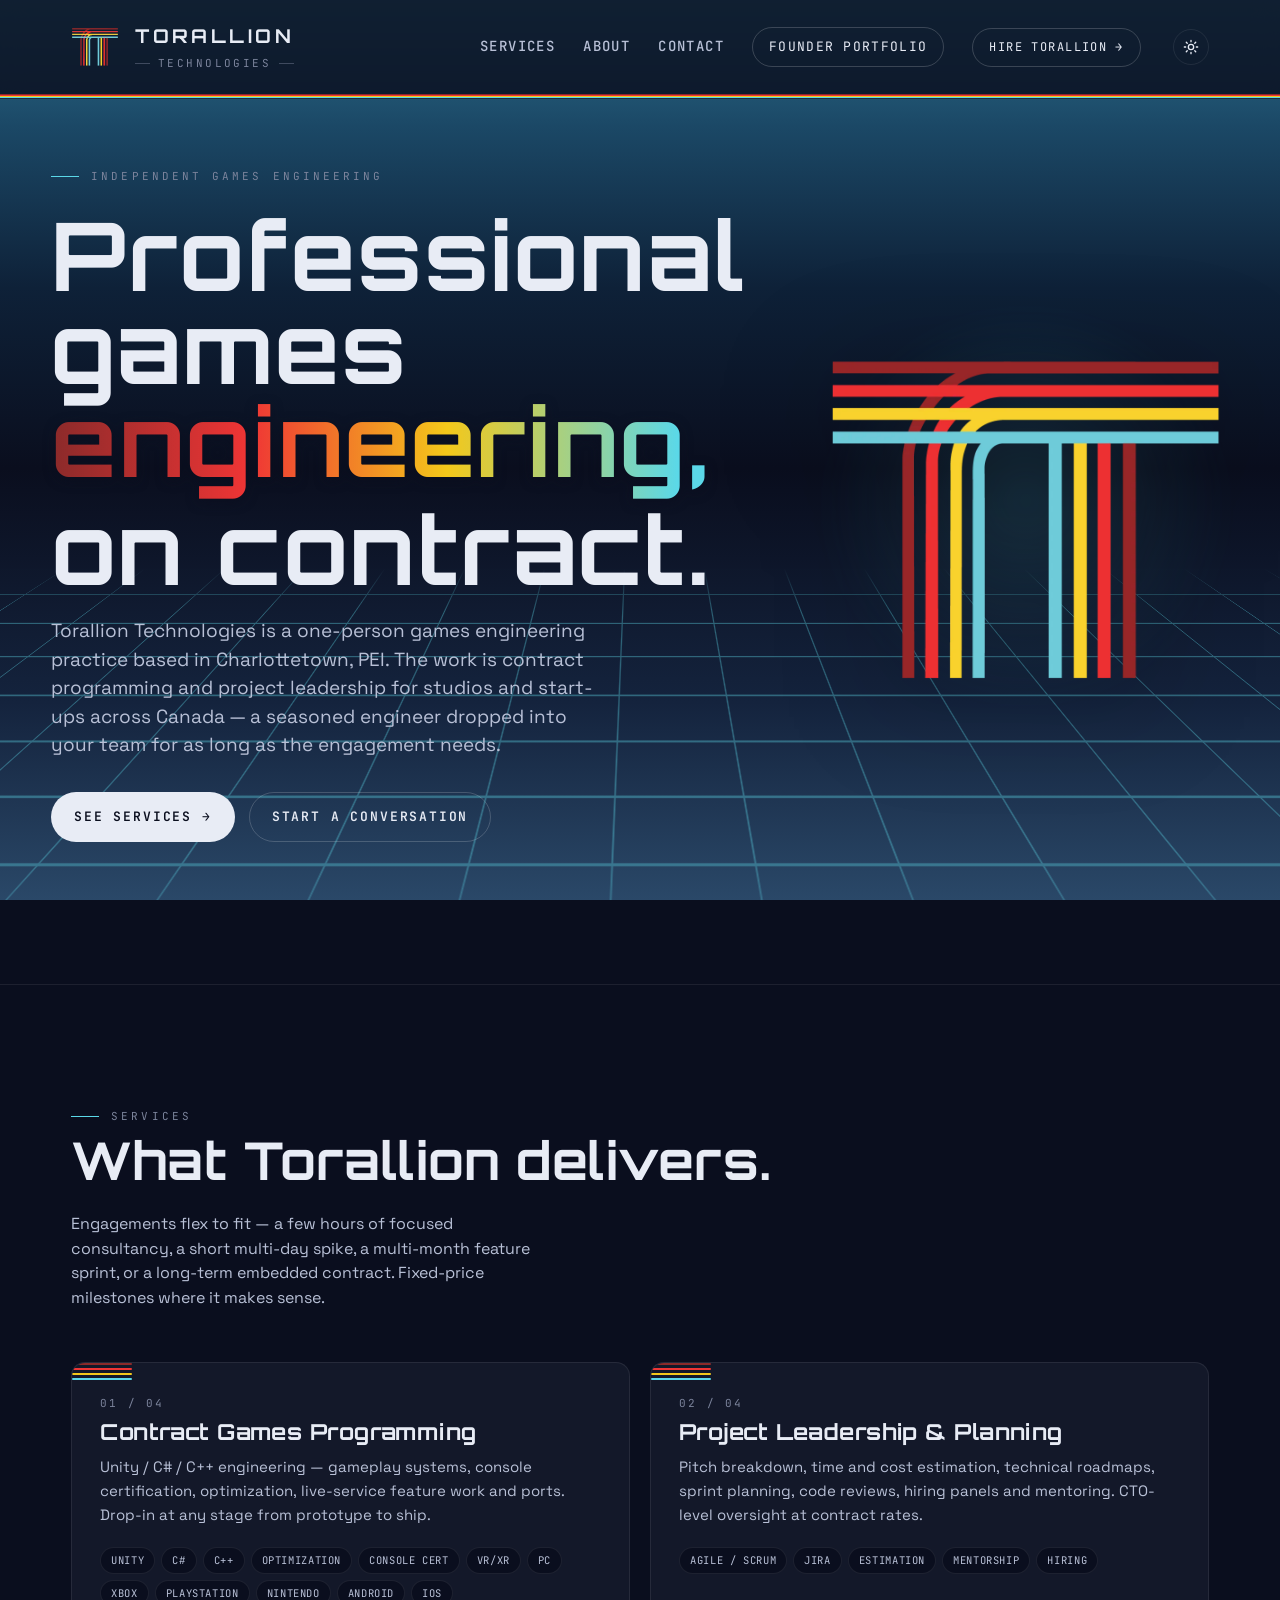
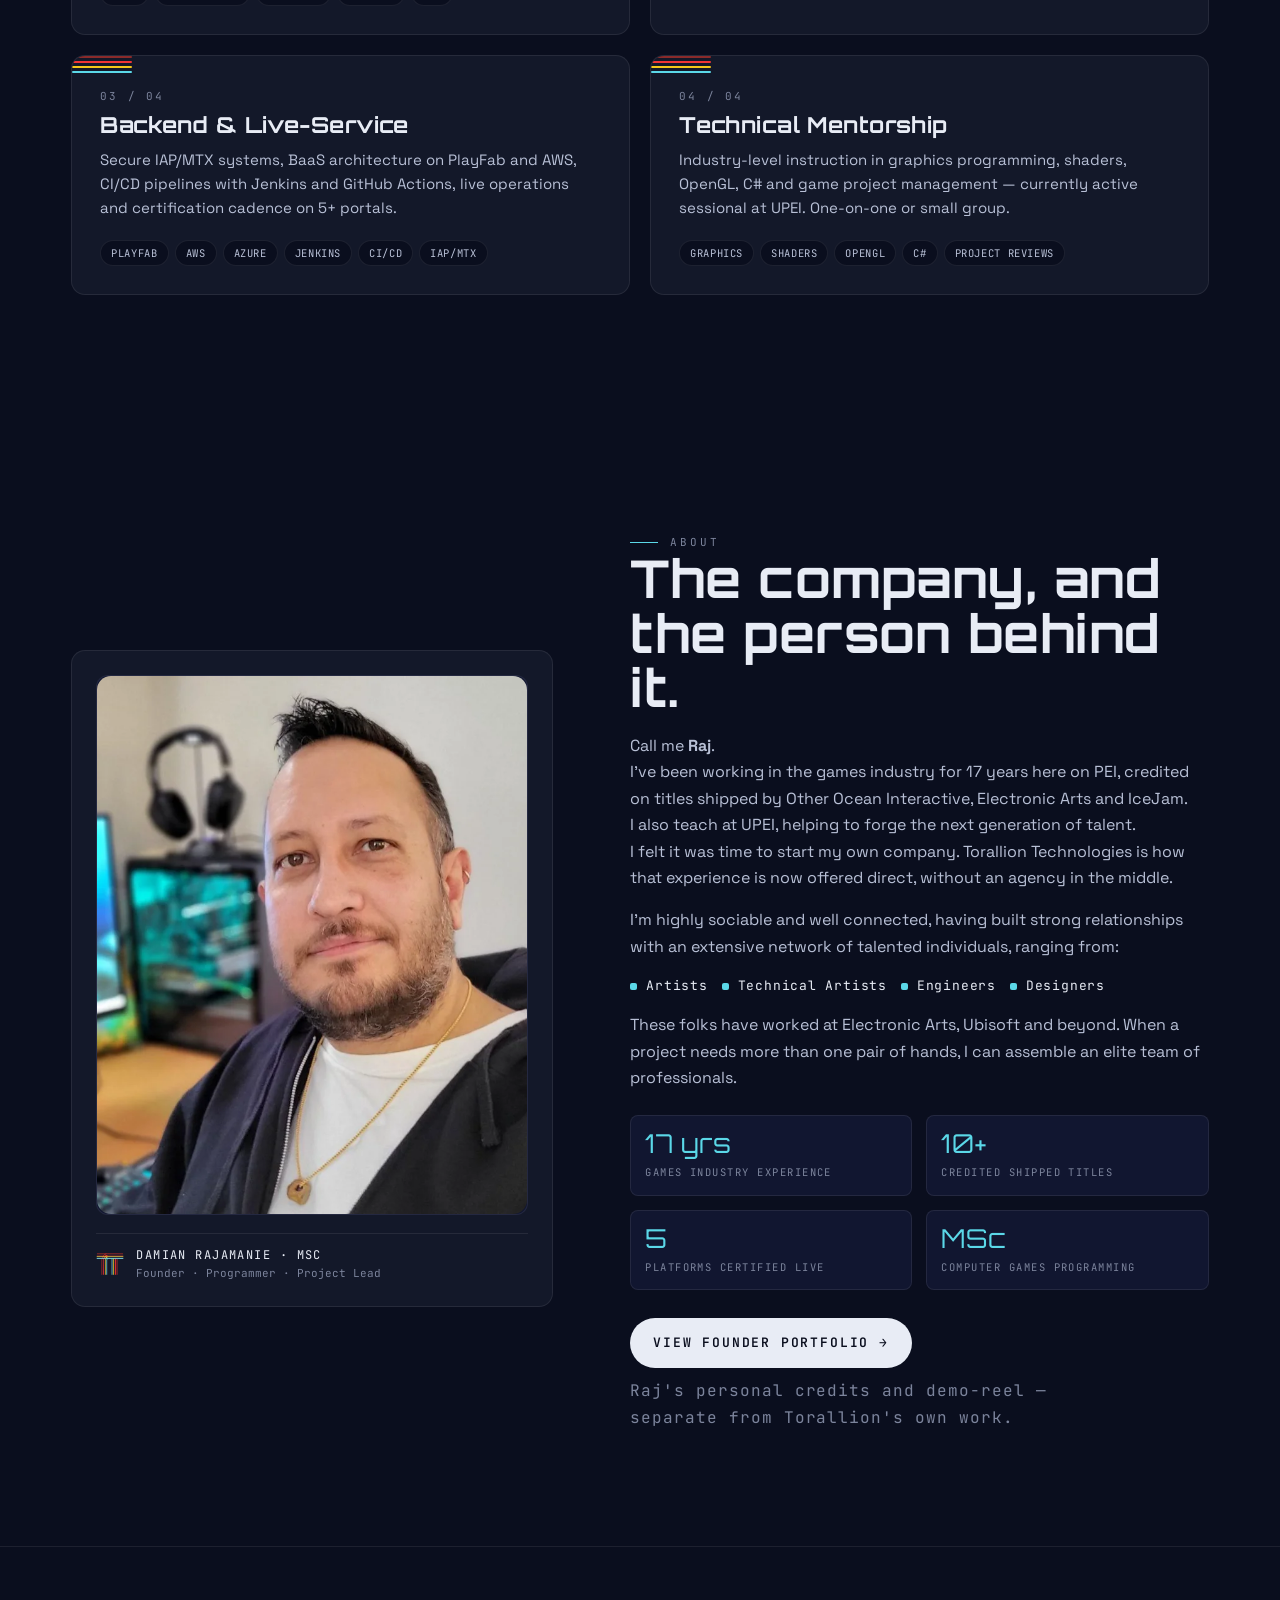
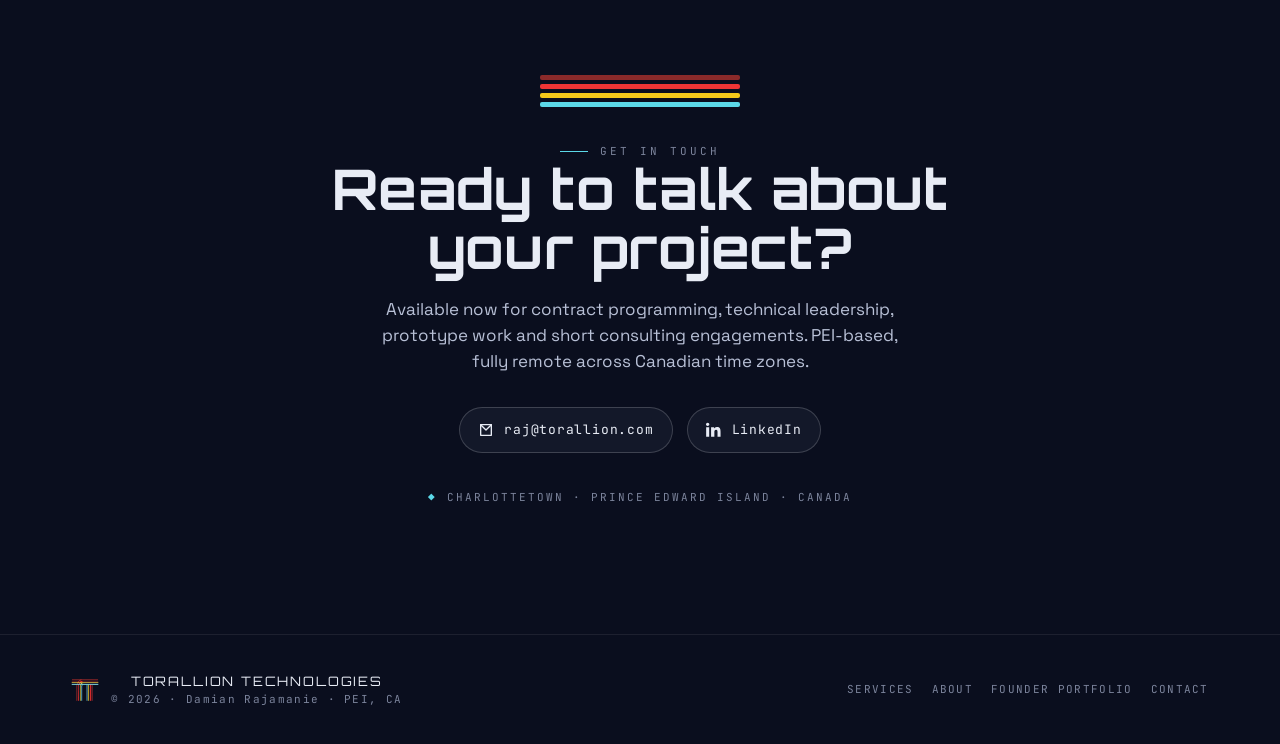
==== commit 74546e81: "Edited fluff and repetition, more personal About section" ====
--- a/index.html
+++ b/index.html
@@ -93,15 +93,16 @@
       <div>
         <div class="hero__eyebrow eyebrow">Independent Games Engineering</div>
         <h1 class="hero__title">
-          <span class="hero__title-row">Profesional games</span>
+          <span class="hero__title-row">Professional games</span>
           <span class="hero__title-row hero__title-accent">engineering,</span>
           <span class="hero__title-row">on contract.</span>
         </h1>
         <p class="hero__sub">
-          Torallion Technologies is the independent practice of Damian Rajamanie, MSc — 17 years of
-          credited work on shipped titles. Unity and C++ programming, live-service operations
-          and project leadership available to studios and start-ups across Canada.
-        </p>
+          Torallion Technologies is a one-person games engineering practice based in
+          Charlottetown, PEI. The work is contract programming and project leadership for studios
+          and start-ups across Canada — a seasoned engineer dropped into your team for as long
+          as the engagement needs.
+        </p>        
         <div class="hero__ctas">
           <a href="#services" class="btn btn--primary">
             See services <span class="btn__arrow">→</span>
@@ -218,30 +219,28 @@
       <div class="about__copy">
         <div class="eyebrow">About</div>
         <h2>The company, and the person behind it.</h2>
+        
         <p>
-          Torallion Technologies is a one-person games engineering practice based in
-          Charlottetown, PEI. The work is contract programming and project leadership for studios
-          and start-ups across Canada — a seasoned engineer dropped into your team for as long
-          as the engagement needs.
-        </p>
+          Call me <strong>Raj</strong>.<br>
+          I've been working in the games industry for 17 years here on PEI, credited on titles
+          shipped by Other Ocean Interactive, Electronic Arts and IceJam.<br>
+          I also teach at UPEI, helping to forge the next generation of talent.<br>
+          I felt it was time to start my own company. Torallion Technologies is how that experience 
+          is now offered direct, without an agency in the middle.
+        </p>        
         <p>
-          That one person is Damian Rajamanie, MSc — 17 years in games, credited on titles
-          shipped by Other Ocean Interactive, Electronic Arts and IceJam. Torallion is how that
-          experience is now offered direct, without an agency in the middle.
-        </p>
-        <p class="about__network-lead">
-          Damian — he goes by <strong>Raj</strong> — is highly sociable and well connected, with an
-          extensive network of talented individuals, ranging from:
+          I'm highly sociable and well connected, having built strong relationships with an extensive network
+          of talented individuals, ranging from:
         </p>
         <ul class="about__network-list">
           <li>Artists</li>
           <li>Technical Artists</li>
-          <li>Coders</li>
+          <li>Engineers</li>
           <li>Designers</li>
         </ul>
         <p>
           These folks have worked at Electronic Arts, Ubisoft and beyond. When a project needs
-          more than one pair of hands, Raj can assemble an elite team of professionals.
+          more than one pair of hands, I can assemble an elite team of professionals.
         </p>
         <div class="about__highlights">
           <div class="about__highlight">
--- a/styles.css
+++ b/styles.css
@@ -71,7 +71,7 @@
 .reveal {
   opacity: 0;
   transform: translateY(36px);
-  transition: opacity 3.5s cubic-bezier(.2,.7,.2,1), transform 3.5s cubic-bezier(.2,.7,.2,1);
+  transition: opacity 0.65s cubic-bezier(.2,.7,.2,1), transform 0.65s cubic-bezier(.2,.7,.2,1);
   will-change: opacity, transform;
 }
 .reveal.is-visible {
